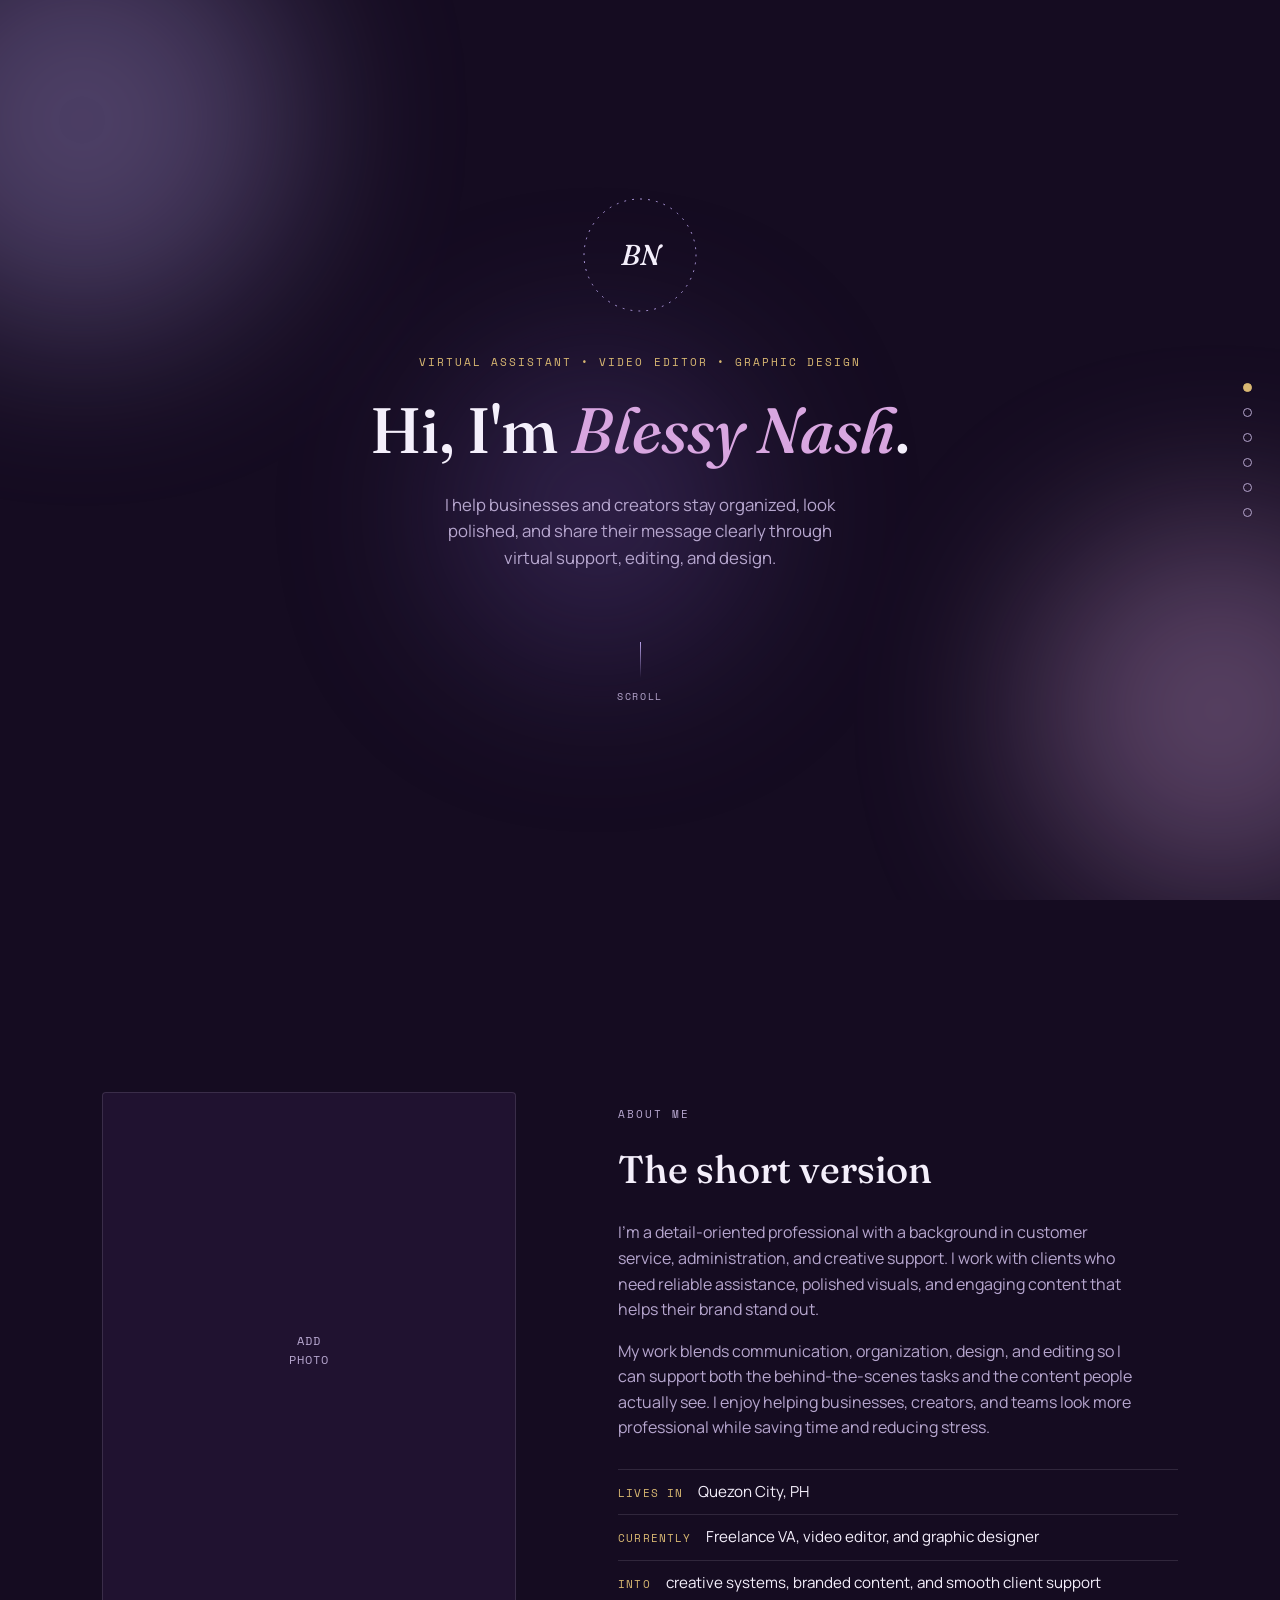
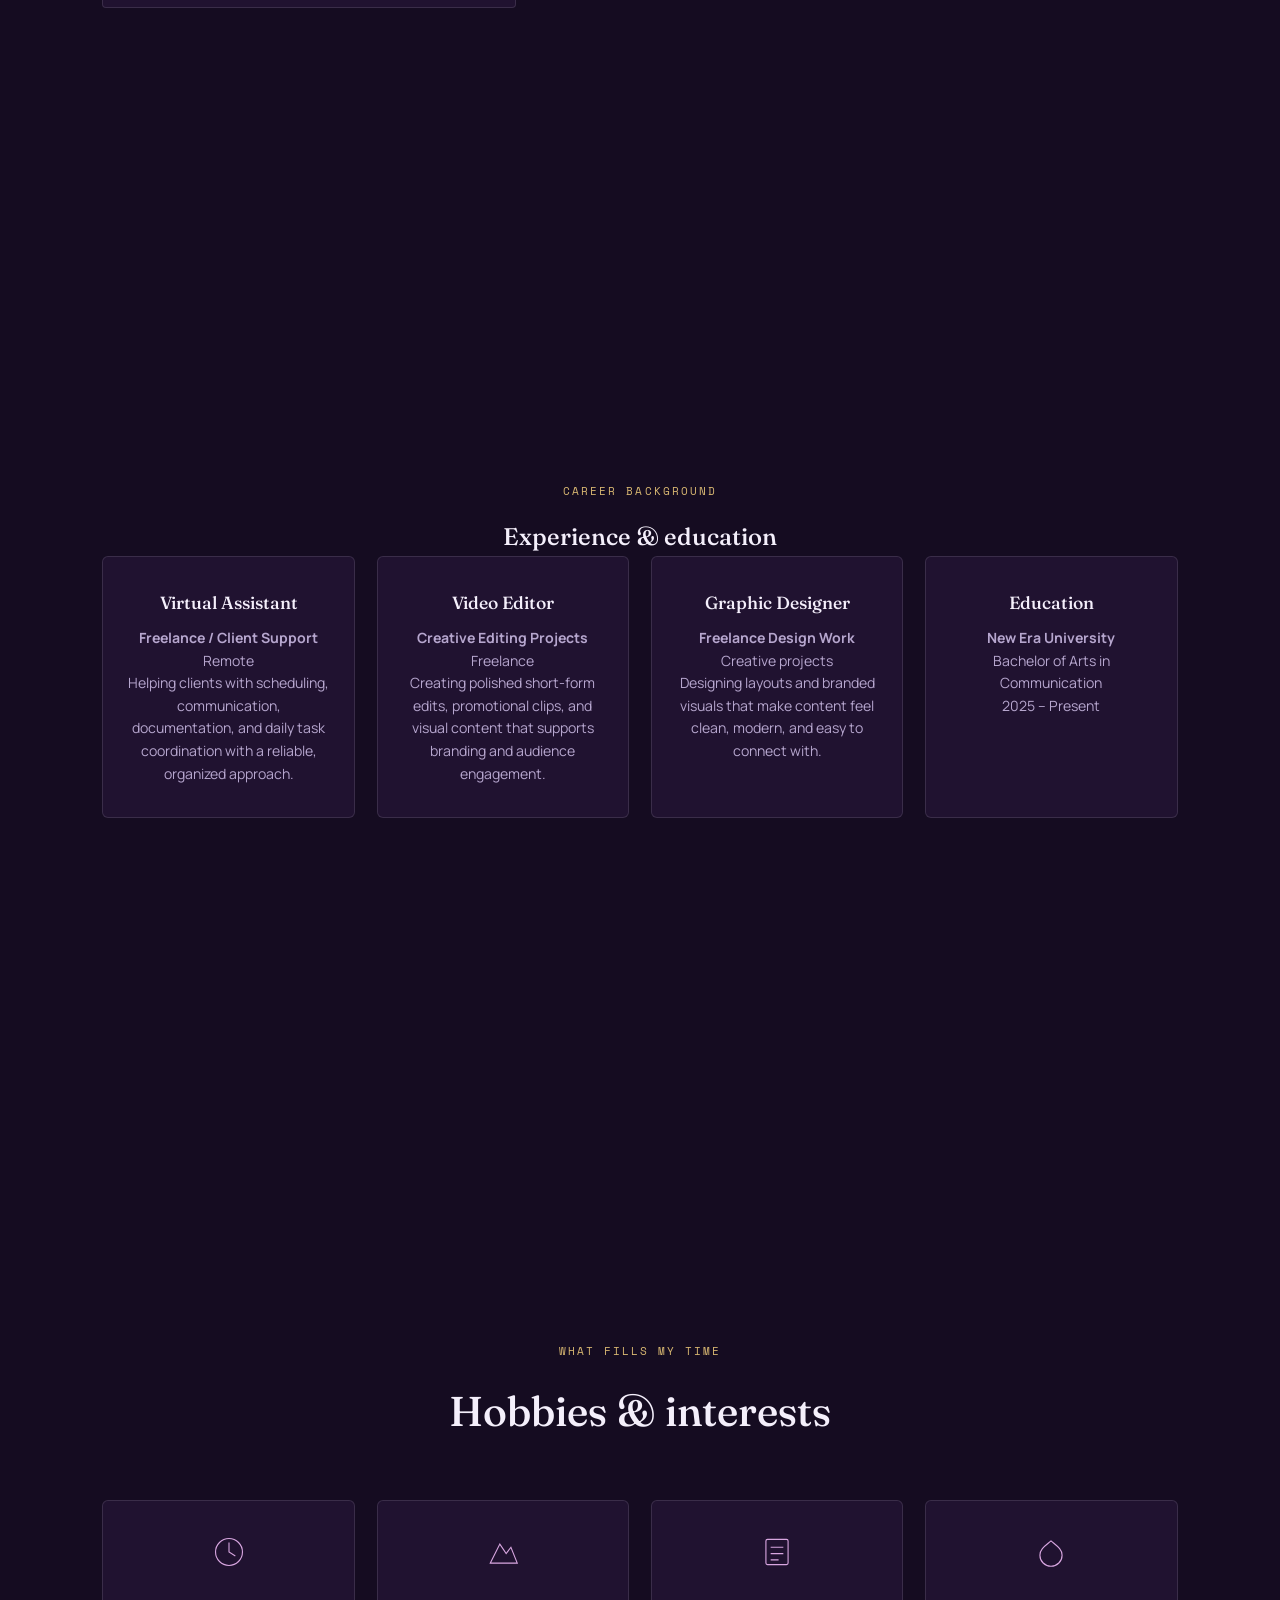
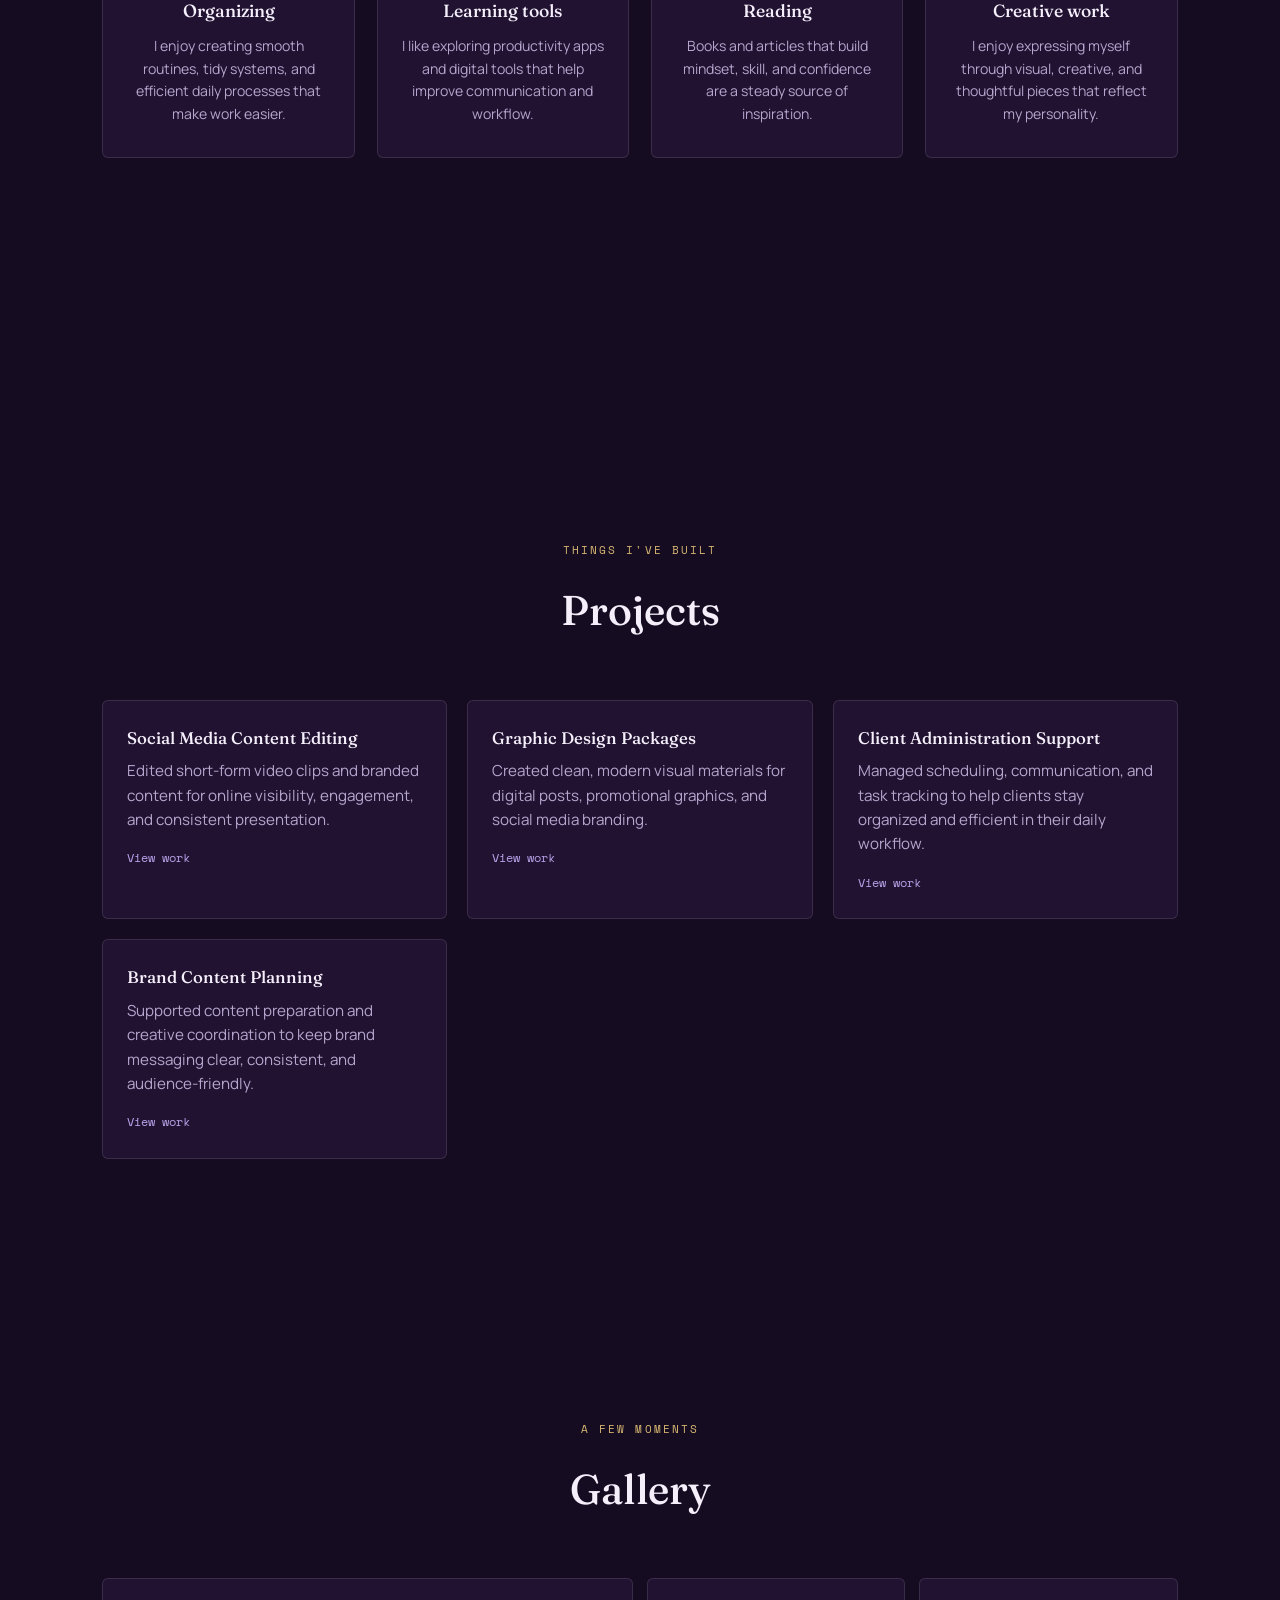
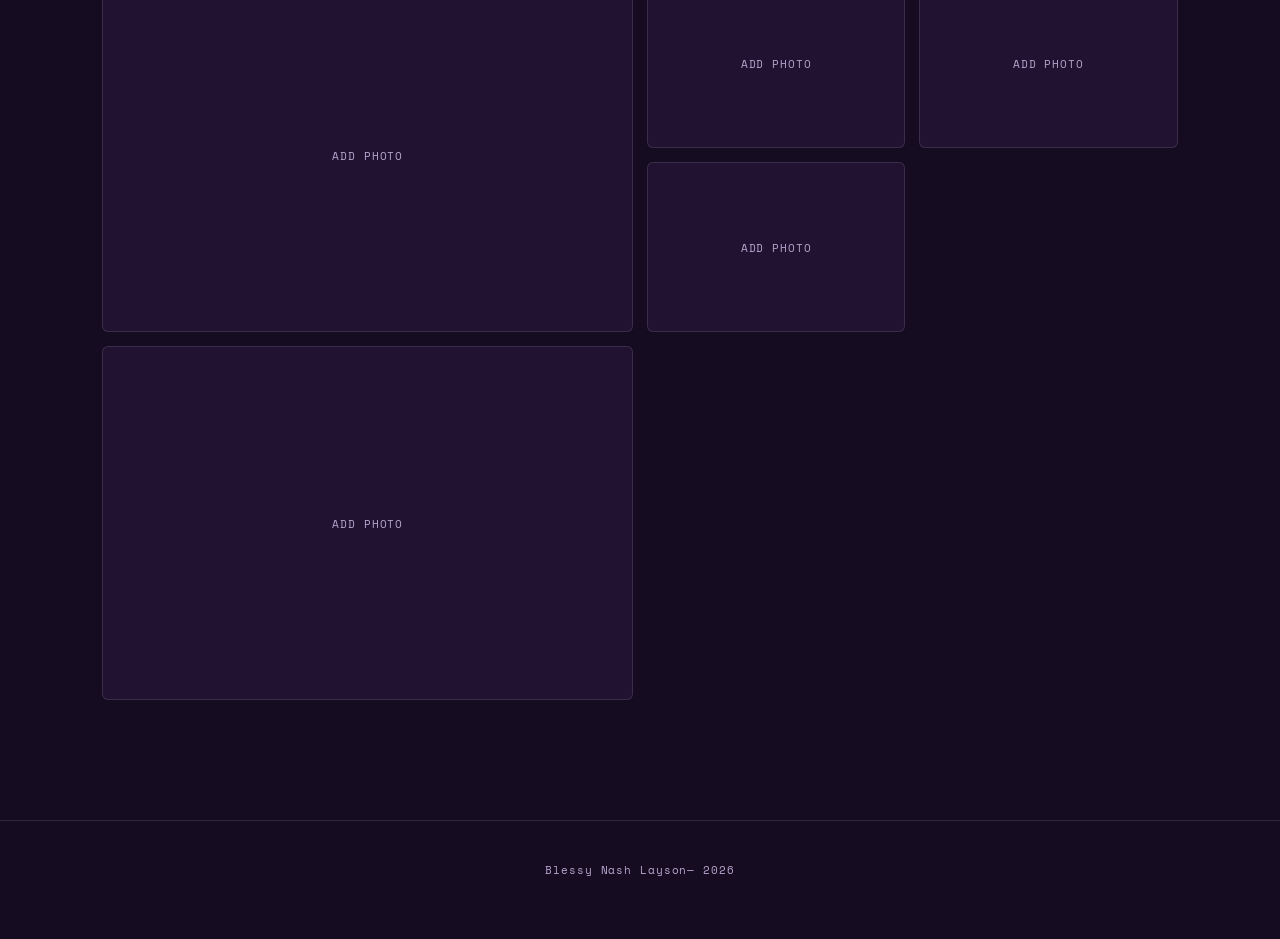
==== docs/index.html @ b6973810 "add" ====
<!DOCTYPE html>
<html lang="en">
<head>
<meta charset="UTF-8">
<meta name="viewport" content="width=device-width, initial-scale=1.0">
<title>Get to Know Me</title>
<link rel="preconnect" href="https://fonts.googleapis.com">
<link rel="preconnect" href="https://fonts.gstatic.com" crossorigin>
<link href="https://fonts.googleapis.com/css2?family=Fraunces:ital,opsz,wght@0,9..144,300;0,9..144,500;0,9..144,600;1,9..144,400;1,9..144,500&family=Manrope:wght@400;500;600;700&family=Space+Mono&display=swap" rel="stylesheet">
<link rel="stylesheet" href="style.css">
</head>
<body>

<div class="aurora" aria-hidden="true">
  <span class="blob blob-1"></span>
  <span class="blob blob-2"></span>
  <span class="blob blob-3"></span>
</div>

<nav class="dotnav" aria-label="Section navigation">
  <a href="#hero" class="dot active" data-label="Hello"></a>
  <a href="#about" class="dot" data-label="About"></a>
  <a href="#experience" class="dot" data-label="Experience"></a>
  <a href="#hobbies" class="dot" data-label="Hobbies"></a>
  <a href="#projects" class="dot" data-label="Projects"></a>
  <a href="#gallery" class="dot" data-label="Gallery"></a>
</nav>

<!-- ============ HERO ============ -->
<section id="hero" class="section hero">
  <div class="seal">
    <svg viewBox="0 0 120 120" class="seal-ring" aria-hidden="true">
      <circle cx="60" cy="60" r="56" fill="none" stroke="currentColor" stroke-width="1" stroke-dasharray="1 7" stroke-linecap="round"/>
    </svg>
    <span class="seal-initials">BN</span>
  </div>

  <p class="eyebrow">virtual assistant • video editor • graphic design</p>
  <h1 class="hero-title">Hi, I'm <em>Blessy&nbsp;Nash</em>.</h1>
  <p class="hero-sub">I help businesses and creators stay organized, look polished, and share their message clearly through virtual support, editing, and design.</p>

  <a href="#about" class="scroll-cue" aria-label="Scroll to About section">
    <span></span>
    <small>scroll</small>
  </a>
</section>

<!-- ============ ABOUT ============ -->
<section id="about" class="section about">
  <div class="about-grid">
    <div class="about-portrait">
      <div class="portrait-frame">
        <img src="images/portrait.jpg" alt="Blessy Nash Layson" onerror="this.style.display='none'; this.parentElement.classList.add('empty')">
        <span class="portrait-placeholder">add<br>photo</span>
      </div>
    </div>
    <div class="about-copy">
      <p class="eyebrow">about me</p>
      <h2>The short version</h2>
      <p>
        I’m a detail-oriented professional with a background in customer service, administration, and creative support. I work with clients who need reliable assistance, polished visuals, and engaging content that helps their brand stand out.
      </p>
      <p>
        My work blends communication, organization, design, and editing so I can support both the behind-the-scenes tasks and the content people actually see. I enjoy helping businesses, creators, and teams look more professional while saving time and reducing stress.
      </p>
      <ul class="fact-list">
        <li><span>lives in</span> Quezon City, PH</li>
        <li><span>currently</span> Freelance VA, video editor, and graphic designer</li>
        <li><span>into</span> creative systems, branded content, and smooth client support</li>
      </ul>
    </div>
  </div>
</section>

<!-- ============ EXPERIENCE ============ -->
<section id="experience" class="section experience">
  <p class="eyebrow center">career background</p>
  <h2 class="center">Experience &amp; education</h2>

  <div class="hobby-grid">
    <article class="hobby-card">
      <h3>Virtual Assistant</h3>
      <p><strong>Freelance / Client Support</strong><br>Remote</p>
      <p>Helping clients with scheduling, communication, documentation, and daily task coordination with a reliable, organized approach.</p>
    </article>
    <article class="hobby-card">
      <h3>Video Editor</h3>
      <p><strong>Creative Editing Projects</strong><br>Freelance</p>
      <p>Creating polished short-form edits, promotional clips, and visual content that supports branding and audience engagement.</p>
    </article>
    <article class="hobby-card">
      <h3>Graphic Designer</h3>
      <p><strong>Freelance Design Work</strong><br>Creative projects</p>
      <p>Designing layouts and branded visuals that make content feel clean, modern, and easy to connect with.</p>
    </article>
    <article class="hobby-card">
      <h3>Education</h3>
      <p><strong>New Era University</strong><br>Bachelor of Arts in Communication<br>2025 – Present</p>
    </article>
  </div>
</section>

<!-- ============ HOBBIES ============ -->
<section id="hobbies" class="section hobbies">
  <p class="eyebrow center">what fills my time</p>
  <h2 class="center">Hobbies &amp; interests</h2>

  <div class="hobby-grid">
    <article class="hobby-card">
      <svg class="hobby-icon" viewBox="0 0 48 48" fill="none" stroke="currentColor" stroke-width="1.4"><circle cx="24" cy="24" r="17"/><path d="M24 12v12l8 5"/></svg>
      <h3>Organizing</h3>
      <p>I enjoy creating smooth routines, tidy systems, and efficient daily processes that make work easier.</p>
    </article>
    <article class="hobby-card">
      <svg class="hobby-icon" viewBox="0 0 48 48" fill="none" stroke="currentColor" stroke-width="1.4"><path d="M8 38 20 14l8 12 6-8 8 20z"/></svg>
      <h3>Learning tools</h3>
      <p>I like exploring productivity apps and digital tools that help improve communication and workflow.</p>
    </article>
    <article class="hobby-card">
      <svg class="hobby-icon" viewBox="0 0 48 48" fill="none" stroke="currentColor" stroke-width="1.4"><rect x="10" y="8" width="28" height="32" rx="2"/><path d="M16 18h16M16 26h16M16 34h10"/></svg>
      <h3>Reading</h3>
      <p>Books and articles that build mindset, skill, and confidence are a steady source of inspiration.</p>
    </article>
    <article class="hobby-card">
      <svg class="hobby-icon" viewBox="0 0 48 48" fill="none" stroke="currentColor" stroke-width="1.4"><path d="M24 10c-7 6-14 10-14 18a14 14 0 0 0 28 0c0-8-7-12-14-18Z"/></svg>
      <h3>Creative work</h3>
      <p>I enjoy expressing myself through visual, creative, and thoughtful pieces that reflect my personality.</p>
    </article>
  </div>
</section>

<!-- ============ PROJECTS ============ -->
<section id="projects" class="section projects">
  <p class="eyebrow center">things i've built</p>
  <h2 class="center">Projects</h2>

  <div class="projects-grid" id="projectsGrid">
    <!-- Project cards will be rendered here. Add project objects in script.js -->
  </div>
</section>


<!-- ============ GALLERY ============ -->
<section id="gallery" class="section gallery">
  <p class="eyebrow center">a few moments</p>
  <h2 class="center">Gallery</h2>

  <div class="gallery-grid" id="galleryGrid">
    <div class="gallery-item span-2"><img src="images/photo1.jpg" alt="Add a photo" onerror="this.parentElement.classList.add('empty')"></div>
    <div class="gallery-item"><img src="images/photo2.jpg" alt="Add a photo" onerror="this.parentElement.classList.add('empty')"></div>
    <div class="gallery-item"><img src="images/photo3.jpg" alt="Add a photo" onerror="this.parentElement.classList.add('empty')"></div>
    <div class="gallery-item"><img src="images/photo4.jpg" alt="Add a photo" onerror="this.parentElement.classList.add('empty')"></div>
    <div class="gallery-item span-2"><img src="images/photo5.jpg" alt="Add a photo" onerror="this.parentElement.classList.add('empty')"></div>
  </div>
</section>

<!-- ============ LIGHTBOX ============ -->
<div class="lightbox" id="lightbox" aria-hidden="true">
  <button class="lightbox-close" id="lightboxClose" aria-label="Close image">&times;</button>
  <img id="lightboxImg" src="" alt="">
</div>

<footer class="footer">
  <p>Blessy Nash Layson&mdash; <span id="year"></span></p>
</footer>

<script src="script.js"></script>
</body>
</html>
---- docs/style.css ----
/* ============ TOKENS ============ */
:root {
  --bg-deep: #150c21;
  --bg-panel: #201230;
  --bg-panel-2: #2a1840;
  --accent-lavender: #b7a1e8;
  --accent-rose: #d8a6e0;
  --text-cream: #f4effb;
  --text-muted: #b6a6ce;
  --gold: #d9b872;
  --line: rgba(244, 239, 251, 0.12);

  --font-display: "Fraunces", serif;
  --font-body: "Manrope", sans-serif;
  --font-mono: "Space Mono", monospace;
}

* {
  box-sizing: border-box;
  margin: 0;
  padding: 0;
}
html {
  scroll-behavior: smooth;
}

@media (prefers-reduced-motion: reduce) {
  html {
    scroll-behavior: auto;
  }
  * {
    animation-duration: 0.001ms !important;
    animation-iteration-count: 1 !important;
    transition-duration: 0.001ms !important;
  }
}

body {
  background: var(--bg-deep);
  color: var(--text-cream);
  font-family: var(--font-body);
  line-height: 1.6;
  overflow-x: hidden;
}

::selection {
  background: var(--accent-rose);
  color: var(--bg-deep);
}

a {
  color: inherit;
  text-decoration: none;
}
:focus-visible {
  outline: 2px solid var(--gold);
  outline-offset: 3px;
}

/* ============ AURORA BACKGROUND ============ */
.aurora {
  position: fixed;
  inset: 0;
  z-index: 0;
  overflow: hidden;
  pointer-events: none;
}
.blob {
  position: absolute;
  border-radius: 50%;
  filter: blur(90px);
  opacity: 0.35;
  animation: drift 26s ease-in-out infinite;
}
.blob-1 {
  width: 420px;
  height: 420px;
  background: var(--accent-lavender);
  top: -10%;
  left: -10%;
}
.blob-2 {
  width: 380px;
  height: 380px;
  background: var(--accent-rose);
  bottom: 0;
  right: -10%;
  animation-delay: -8s;
}
.blob-3 {
  width: 300px;
  height: 300px;
  background: #6b4fa0;
  top: 40%;
  left: 35%;
  animation-delay: -16s;
}

@keyframes drift {
  0%,
  100% {
    transform: translate(0, 0) scale(1);
  }
  33% {
    transform: translate(40px, -30px) scale(1.08);
  }
  66% {
    transform: translate(-30px, 25px) scale(0.95);
  }
}

/* ============ DOT NAV ============ */
.dotnav {
  position: fixed;
  right: 28px;
  top: 50%;
  transform: translateY(-50%);
  display: flex;
  flex-direction: column;
  gap: 16px;
  z-index: 50;
}
.dot {
  width: 9px;
  height: 9px;
  border-radius: 50%;
  background: transparent;
  border: 1.5px solid var(--text-muted);
  position: relative;
  transition:
    background 0.25s,
    border-color 0.25s;
}
.dot::after {
  content: attr(data-label);
  position: absolute;
  right: 20px;
  top: 50%;
  transform: translateY(-50%);
  font-family: var(--font-mono);
  font-size: 0.65rem;
  letter-spacing: 0.06em;
  color: var(--text-muted);
  white-space: nowrap;
  opacity: 0;
  transition: opacity 0.2s;
  pointer-events: none;
}
.dot:hover::after {
  opacity: 1;
}
.dot.active {
  background: var(--gold);
  border-color: var(--gold);
}

@media (max-width: 720px) {
  .dotnav {
    display: none;
  }
}

/* ============ SHARED SECTION LAYOUT ============ */
.section {
  position: relative;
  z-index: 1;
  min-height: 100vh;
  padding: 120px 8vw;
  display: flex;
  flex-direction: column;
  justify-content: center;
}

.eyebrow {
  font-family: var(--font-mono);
  font-size: 0.7rem;
  letter-spacing: 0.18em;
  text-transform: uppercase;
  color: var(--gold);
  margin-bottom: 18px;
}
.eyebrow.center {
  text-align: center;
}

h1,
h2,
h3 {
  font-family: var(--font-display);
  font-weight: 500;
}

.center {
  text-align: center;
}

/* ============ HERO ============ */
.hero {
  align-items: center;
  text-align: center;
  gap: 6px;
}

.seal {
  position: relative;
  width: 120px;
  height: 120px;
  display: flex;
  align-items: center;
  justify-content: center;
  margin-bottom: 32px;
  color: var(--accent-lavender);
}
.seal-ring {
  position: absolute;
  inset: 0;
  width: 100%;
  height: 100%;
  animation: spin 40s linear infinite;
}
@keyframes spin {
  to {
    transform: rotate(360deg);
  }
}
.seal-initials {
  font-family: var(--font-display);
  font-style: italic;
  font-weight: 500;
  font-size: 1.8rem;
  color: var(--text-cream);
}

.hero-title {
  font-size: clamp(2.2rem, 6vw, 4rem);
  line-height: 1.1;
  max-width: 16ch;
}
.hero-title em {
  color: var(--accent-rose);
  font-style: italic;
}

.hero-sub {
  margin-top: 20px;
  max-width: 42ch;
  color: var(--text-muted);
  font-size: 1.05rem;
}

.scroll-cue {
  margin-top: 64px;
  display: flex;
  flex-direction: column;
  align-items: center;
  gap: 10px;
  color: var(--text-muted);
}
.scroll-cue span {
  width: 1px;
  height: 36px;
  background: linear-gradient(var(--accent-lavender), transparent);
  animation: pulse 2s ease-in-out infinite;
}
.scroll-cue small {
  font-family: var(--font-mono);
  font-size: 0.65rem;
  letter-spacing: 0.15em;
  text-transform: uppercase;
}
@keyframes pulse {
  0%,
  100% {
    opacity: 0.3;
  }
  50% {
    opacity: 1;
  }
}

/* ============ ABOUT ============ */
.about-grid {
  display: grid;
  grid-template-columns: 0.85fr 1.15fr;
  gap: 8vw;
  align-items: center;
  max-width: 1100px;
  margin: 0 auto;
  width: 100%;
}

.portrait-frame {
  position: relative;
  aspect-ratio: 4/5;
  border-radius: 4px;
  border: 1px solid var(--line);
  overflow: hidden;
  background: var(--bg-panel);
  display: flex;
  align-items: center;
  justify-content: center;
}
.portrait-frame img {
  width: 100%;
  height: 100%;
  object-fit: cover;
}
.portrait-placeholder {
  display: none;
  font-family: var(--font-mono);
  font-size: 0.75rem;
  letter-spacing: 0.1em;
  text-transform: uppercase;
  color: var(--text-muted);
  text-align: center;
}
.portrait-frame.empty img {
  display: none;
}
.portrait-frame.empty .portrait-placeholder {
  display: block;
}

.about-copy h2 {
  font-size: clamp(1.6rem, 3.5vw, 2.4rem);
  margin-bottom: 20px;
}
.about-copy p {
  color: var(--text-muted);
  margin-bottom: 16px;
  max-width: 52ch;
}

.fact-list {
  list-style: none;
  margin-top: 28px;
  display: flex;
  flex-direction: column;
  gap: 10px;
}
.fact-list li {
  font-size: 0.95rem;
  color: var(--text-cream);
  border-top: 1px solid var(--line);
  padding-top: 10px;
}
.fact-list li span {
  font-family: var(--font-mono);
  font-size: 0.7rem;
  text-transform: uppercase;
  letter-spacing: 0.1em;
  color: var(--gold);
  margin-right: 12px;
}

@media (max-width: 820px) {
  .about-grid {
    grid-template-columns: 1fr;
    gap: 40px;
  }
  .portrait-frame {
    max-width: 280px;
    margin: 0 auto;
  }
}

/* ============ HOBBIES ============ */
.hobbies h2 {
  font-size: clamp(1.8rem, 4vw, 2.6rem);
  margin-bottom: 56px;
}

.hobby-grid {
  display: grid;
  grid-template-columns: repeat(4, 1fr);
  gap: 22px;
  max-width: 1100px;
  margin: 0 auto;
  width: 100%;
}
.hobby-card {
  background: var(--bg-panel);
  border: 1px solid var(--line);
  border-radius: 6px;
  padding: 32px 22px;
  text-align: center;
  transition:
    transform 0.25s,
    border-color 0.25s,
    background 0.25s;
}
.hobby-card:hover {
  transform: translateY(-6px);
  border-color: var(--accent-lavender);
  background: var(--bg-panel-2);
}
.hobby-icon {
  width: 38px;
  height: 38px;
  color: var(--accent-rose);
  margin-bottom: 18px;
}
.hobby-card h3 {
  font-size: 1.1rem;
  margin-bottom: 10px;
}
.hobby-card p {
  font-size: 0.88rem;
  color: var(--text-muted);
}

@media (max-width: 820px) {
  .hobby-grid {
    grid-template-columns: 1fr 1fr;
  }
}
@media (max-width: 520px) {
  .hobby-grid {
    grid-template-columns: 1fr;
  }
}

/* ============ GALLERY ============ */
.gallery h2 {
  font-size: clamp(1.8rem, 4vw, 2.6rem);
  margin-bottom: 56px;
}

.gallery-grid {
  display: grid;
  grid-template-columns: repeat(4, 1fr);
  grid-auto-rows: 170px;
  gap: 14px;
  max-width: 1100px;
  margin: 0 auto;
  width: 100%;
}
.gallery-item {
  position: relative;
  border-radius: 6px;
  overflow: hidden;
  border: 1px solid var(--line);
  background: var(--bg-panel);
  cursor: pointer;
}
.gallery-item.span-2 {
  grid-column: span 2;
  grid-row: span 2;
}
.gallery-item img {
  width: 100%;
  height: 100%;
  object-fit: cover;
  display: block;
  transition: transform 0.4s;
}
.gallery-item:hover img {
  transform: scale(1.05);
}
.gallery-item::after {
  content: "add photo";
  position: absolute;
  inset: 0;
  display: none;
  align-items: center;
  justify-content: center;
  font-family: var(--font-mono);
  font-size: 0.7rem;
  letter-spacing: 0.08em;
  text-transform: uppercase;
  color: var(--text-muted);
}
.gallery-item.empty img {
  display: none;
}
.gallery-item.empty::after {
  display: flex;
}

@media (max-width: 820px) {
  .gallery-grid {
    grid-template-columns: repeat(2, 1fr);
    grid-auto-rows: 150px;
  }
  .gallery-item.span-2 {
    grid-column: span 2;
    grid-row: span 1;
  }
}

/* ============ PROJECTS ============ */
.projects h2 {
  font-size: clamp(1.8rem, 4vw, 2.6rem);
  margin-bottom: 56px;
}

.projects-grid {
  display: grid;
  grid-template-columns: repeat(3, 1fr);
  gap: 20px;
  max-width: 1100px;
  margin: 0 auto;
  width: 100%;
}
.project-card {
  background: var(--bg-panel);
  border: 1px solid var(--line);
  border-radius: 6px;
  padding: 24px;
  transition:
    transform 0.2s,
    border-color 0.2s,
    background 0.2s;
}
.project-card:hover {
  transform: translateY(-6px);
  border-color: var(--accent-lavender);
  background: var(--bg-panel-2);
}
.project-card h3 {
  margin-bottom: 8px;
  font-size: 1.05rem;
}
.project-card p {
  color: var(--text-muted);
  font-size: 0.95rem;
  margin-bottom: 12px;
}
.project-card a {
  font-family: var(--font-mono);
  font-size: 0.75rem;
  color: var(--accent-lavender);
}

@media (max-width: 900px) {
  .projects-grid {
    grid-template-columns: repeat(2, 1fr);
  }
}
@media (max-width: 520px) {
  .projects-grid {
    grid-template-columns: 1fr;
  }
}

/* ============ LIGHTBOX ============ */
.lightbox {
  position: fixed;
  inset: 0;
  background: rgba(10, 6, 16, 0.92);
  display: none;
  align-items: center;
  justify-content: center;
  z-index: 100;
  padding: 6vw;
}
.lightbox.active {
  display: flex;
}
.lightbox img {
  max-width: 100%;
  max-height: 90vh;
  border-radius: 6px;
}
.lightbox-close {
  position: absolute;
  top: 24px;
  right: 28px;
  background: none;
  border: none;
  color: var(--text-cream);
  font-size: 2rem;
  cursor: pointer;
  line-height: 1;
}

/* ============ FOOTER ============ */
.footer {
  position: relative;
  z-index: 1;
  text-align: center;
  padding: 40px 8vw 60px;
  font-family: var(--font-mono);
  font-size: 0.7rem;
  letter-spacing: 0.08em;
  color: var(--text-muted);
  border-top: 1px solid var(--line);
}
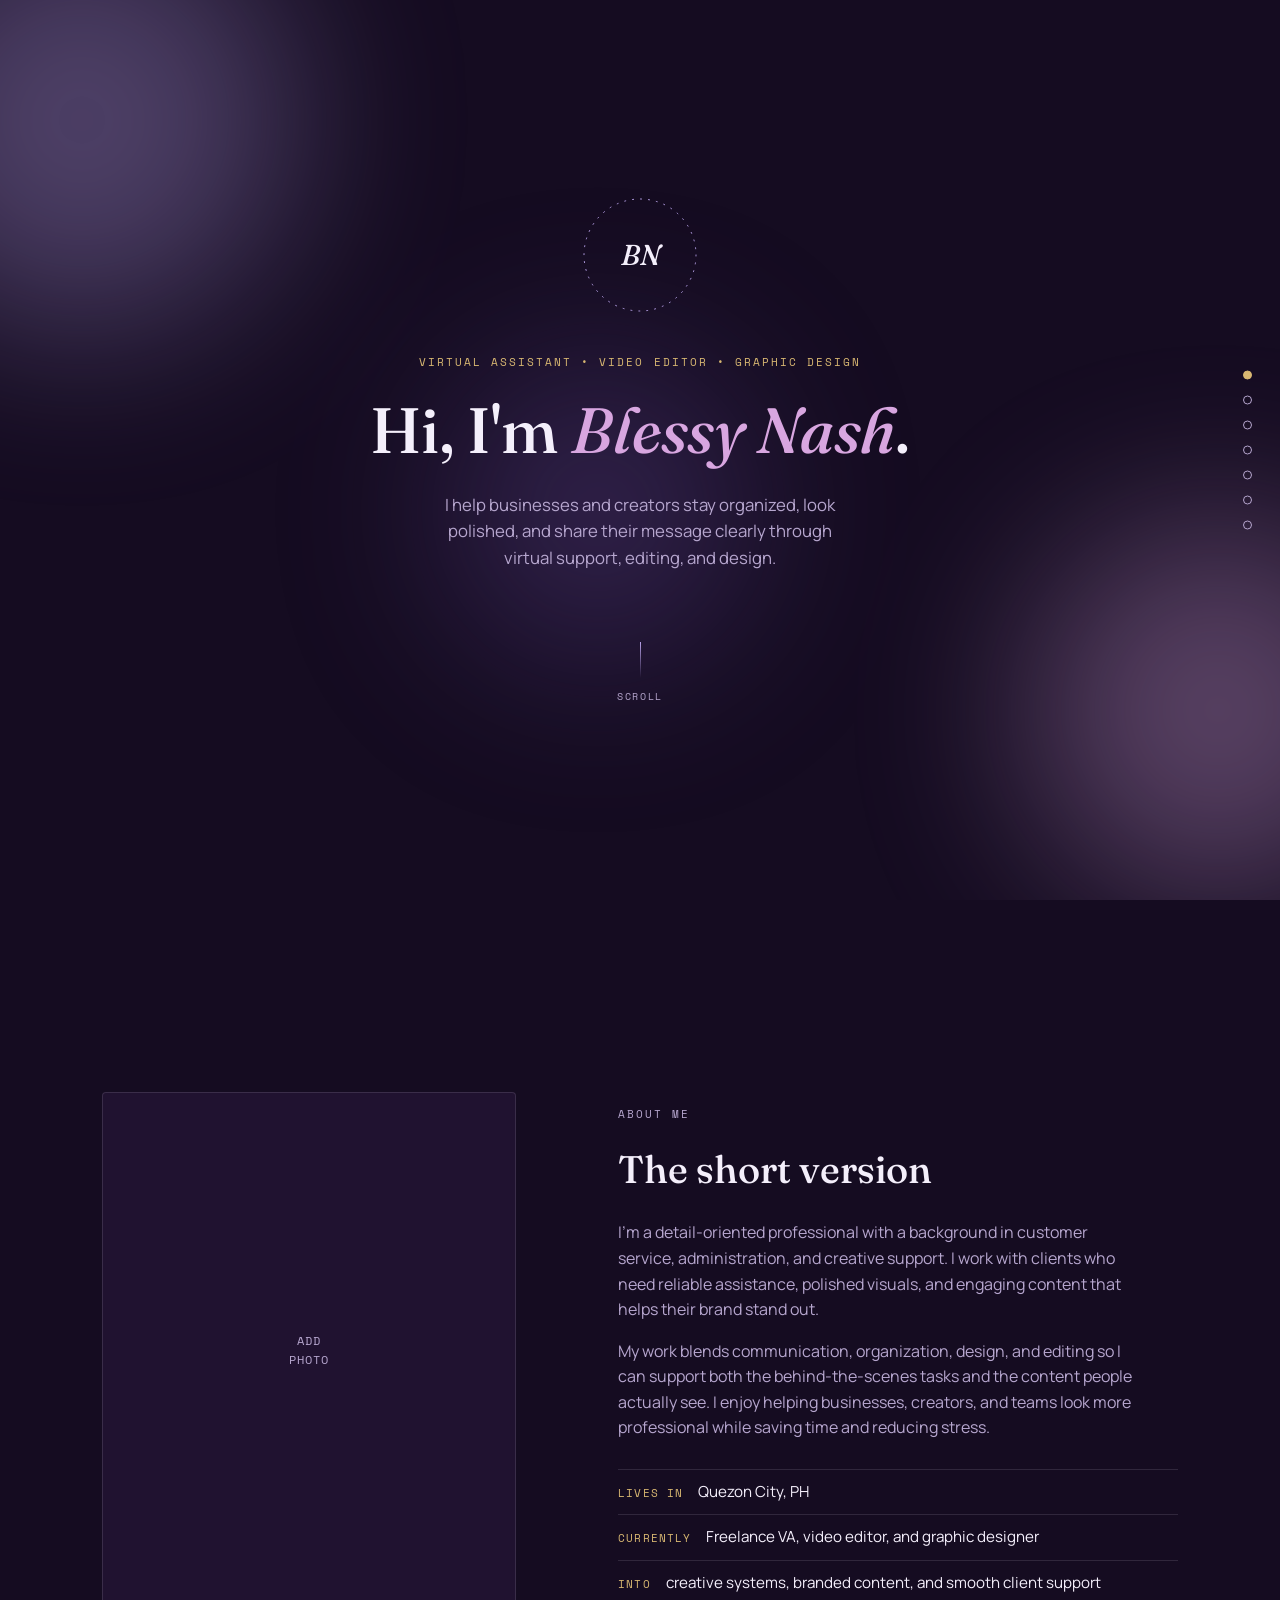
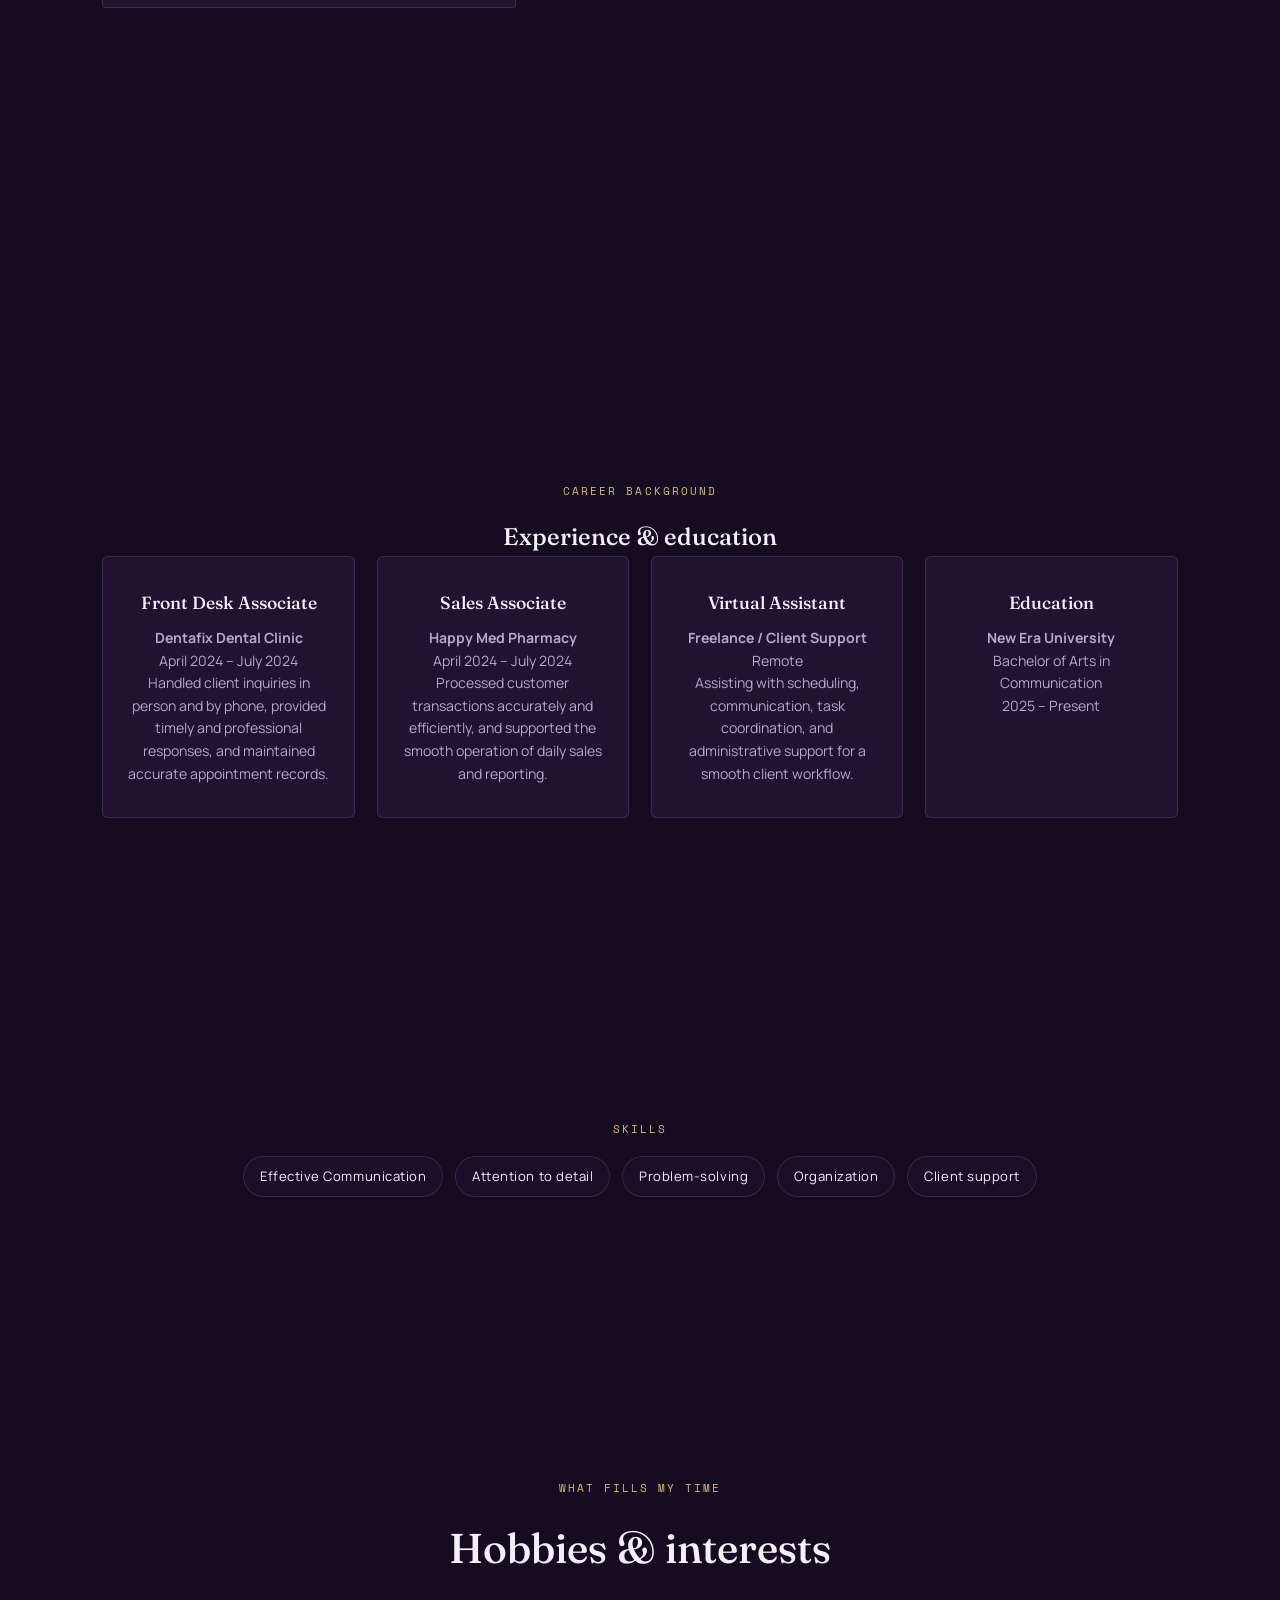
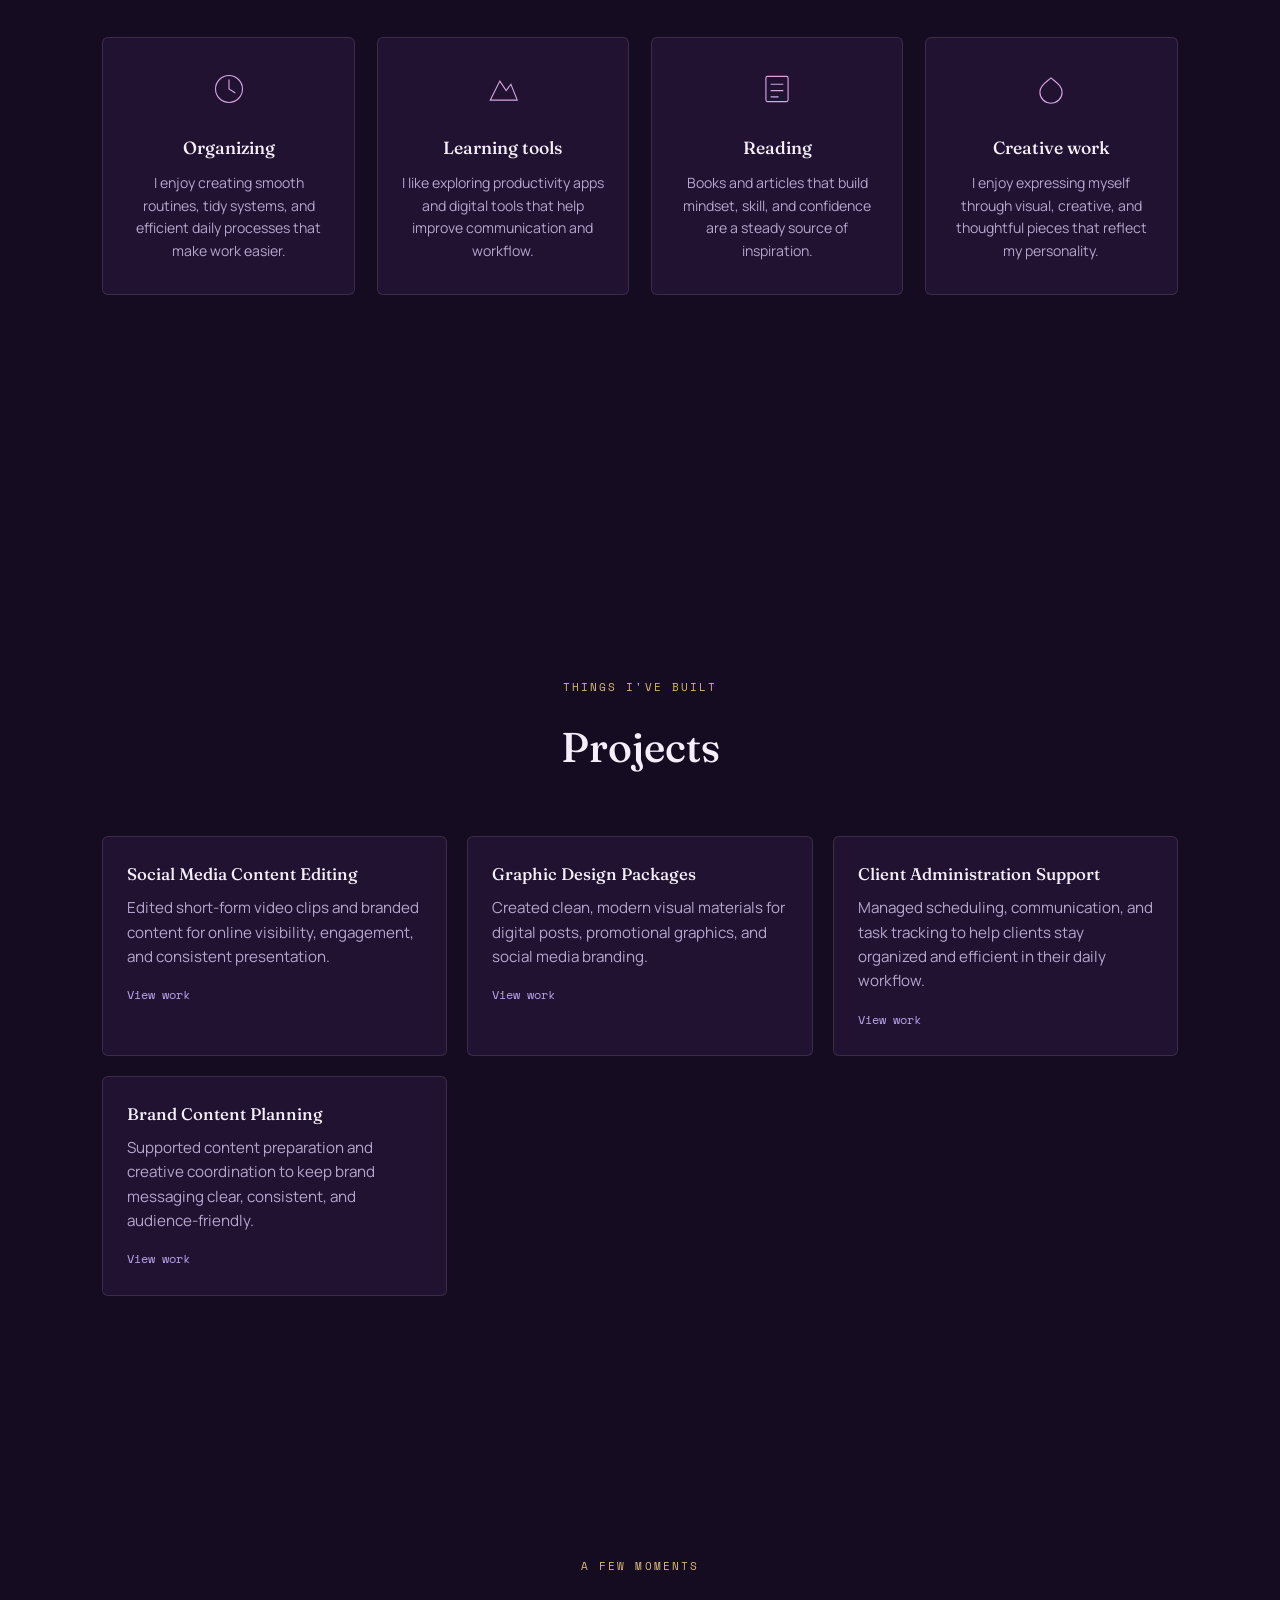
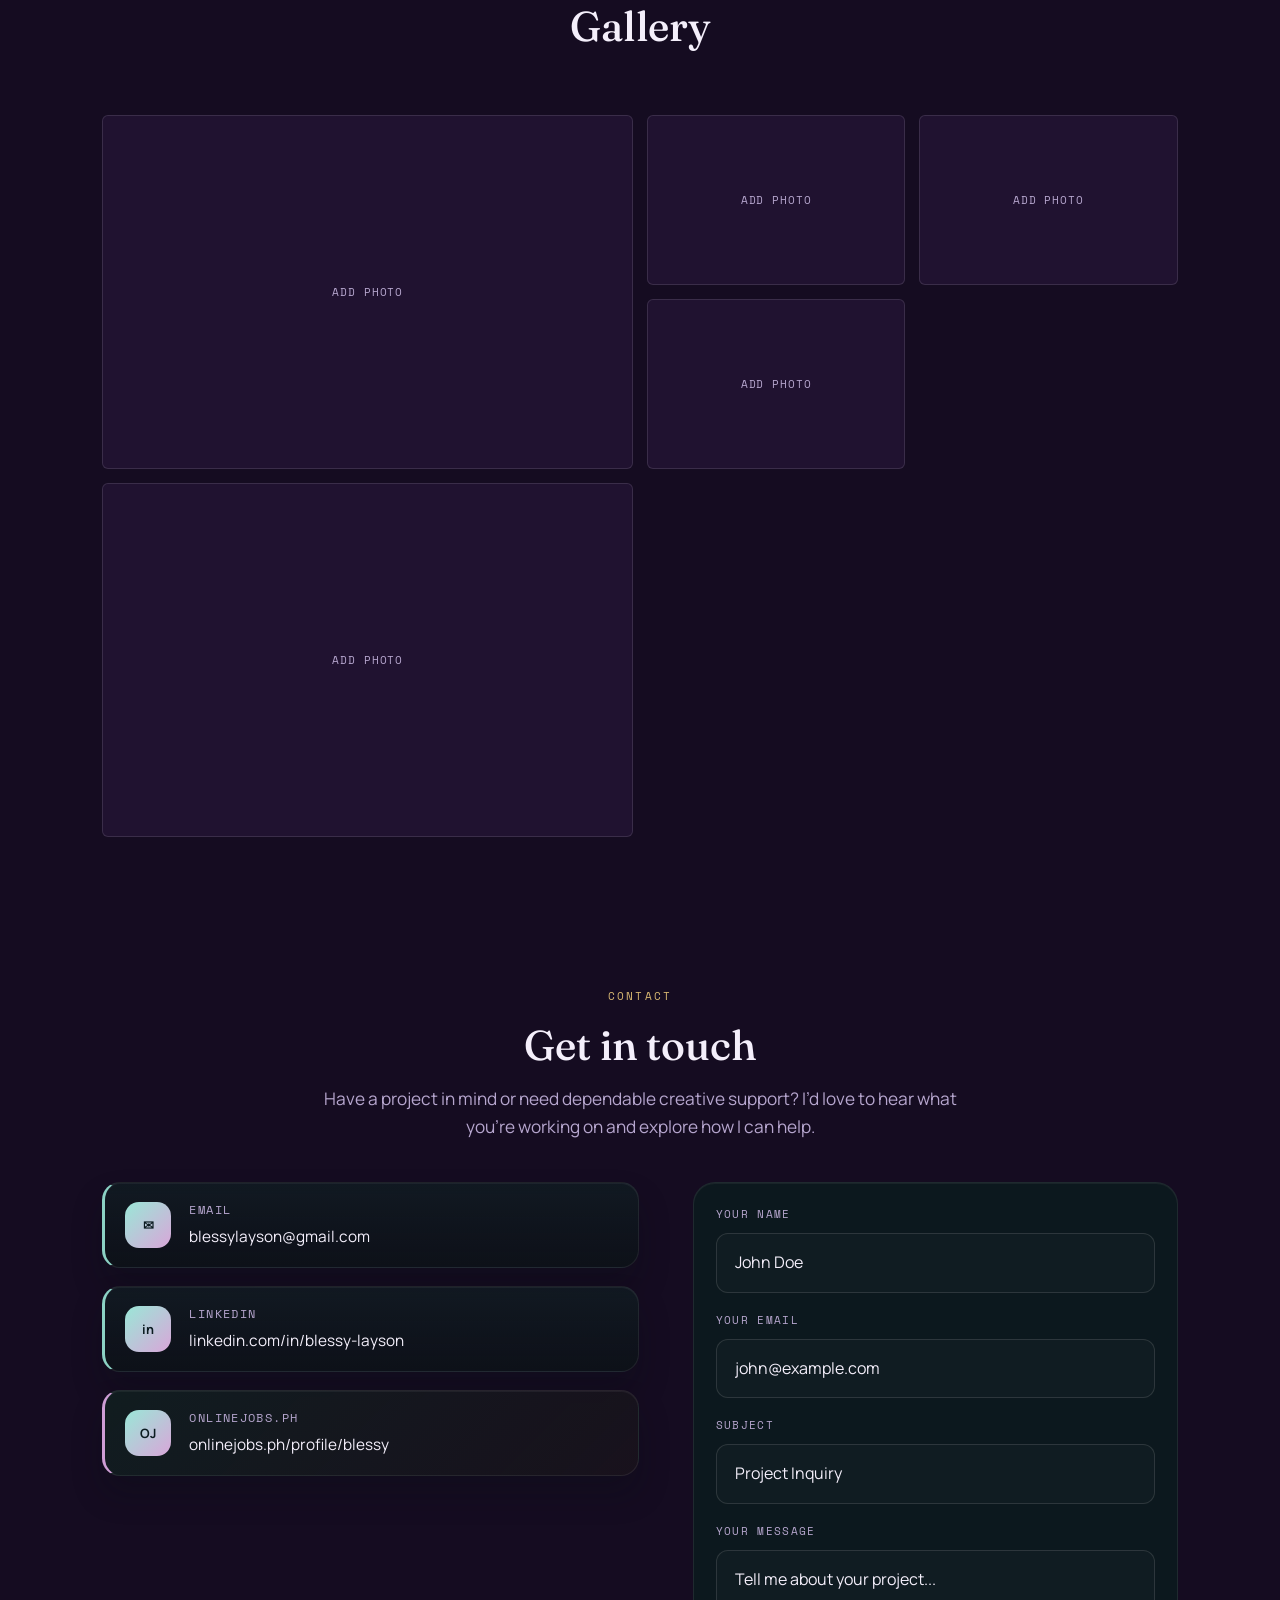
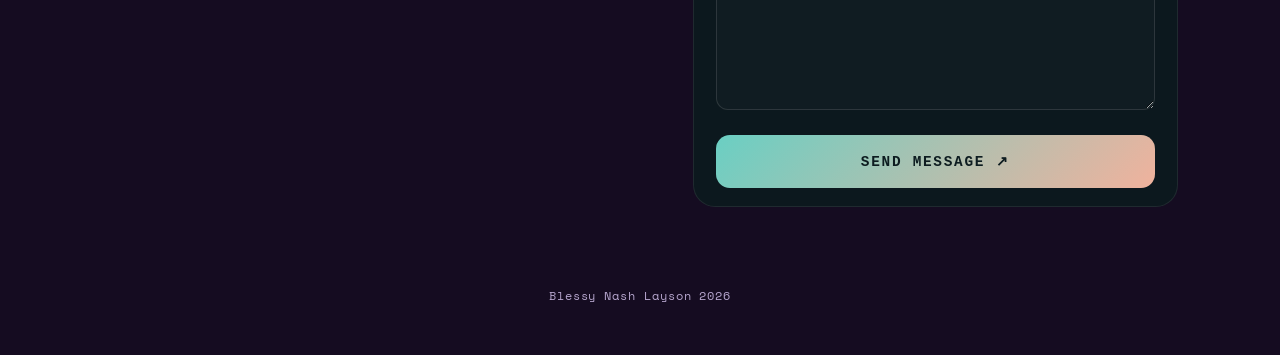
==== commit 96a9eea3: "Add favicon, update homepage title, and enhance contact section with new layout and styles" ====
--- a/docs/index.html
+++ b/docs/index.html
@@ -3,7 +3,8 @@
 <head>
 <meta charset="UTF-8">
 <meta name="viewport" content="width=device-width, initial-scale=1.0">
-<title>Get to Know Me</title>
+<title>Blessy Nash Layson</title>
+<link rel="icon" type="image/svg+xml" href="favicon.svg">
 <link rel="preconnect" href="https://fonts.googleapis.com">
 <link rel="preconnect" href="https://fonts.gstatic.com" crossorigin>
 <link href="https://fonts.googleapis.com/css2?family=Fraunces:ital,opsz,wght@0,9..144,300;0,9..144,500;0,9..144,600;1,9..144,400;1,9..144,500&family=Manrope:wght@400;500;600;700&family=Space+Mono&display=swap" rel="stylesheet">
@@ -24,6 +25,7 @@
   <a href="#hobbies" class="dot" data-label="Hobbies"></a>
   <a href="#projects" class="dot" data-label="Projects"></a>
   <a href="#gallery" class="dot" data-label="Gallery"></a>
+  <a href="#contact" class="dot" data-label="Contact"></a>
 </nav>
 
 <!-- ============ HERO ============ -->
@@ -79,24 +81,35 @@
 
   <div class="hobby-grid">
     <article class="hobby-card">
+      <h3>Front Desk Associate</h3>
+      <p><strong>Dentafix Dental Clinic</strong><br>April 2024 – July 2024</p>
+      <p>Handled client inquiries in person and by phone, provided timely and professional responses, and maintained accurate appointment records.</p>
+    </article>
+    <article class="hobby-card">
+      <h3>Sales Associate</h3>
+      <p><strong>Happy Med Pharmacy</strong><br>April 2024 – July 2024</p>
+      <p>Processed customer transactions accurately and efficiently, and supported the smooth operation of daily sales and reporting.</p>
+    </article>
+    <article class="hobby-card">
       <h3>Virtual Assistant</h3>
       <p><strong>Freelance / Client Support</strong><br>Remote</p>
-      <p>Helping clients with scheduling, communication, documentation, and daily task coordination with a reliable, organized approach.</p>
-    </article>
-    <article class="hobby-card">
-      <h3>Video Editor</h3>
-      <p><strong>Creative Editing Projects</strong><br>Freelance</p>
-      <p>Creating polished short-form edits, promotional clips, and visual content that supports branding and audience engagement.</p>
-    </article>
-    <article class="hobby-card">
-      <h3>Graphic Designer</h3>
-      <p><strong>Freelance Design Work</strong><br>Creative projects</p>
-      <p>Designing layouts and branded visuals that make content feel clean, modern, and easy to connect with.</p>
+      <p>Assisting with scheduling, communication, task coordination, and administrative support for a smooth client workflow.</p>
     </article>
     <article class="hobby-card">
       <h3>Education</h3>
       <p><strong>New Era University</strong><br>Bachelor of Arts in Communication<br>2025 – Present</p>
     </article>
+  </div>
+</section>
+
+<section class="section skills-strip">
+  <p class="eyebrow center">skills</p>
+  <div class="skills-strip-inner">
+    <span>Effective Communication</span>
+    <span>Attention to detail</span>
+    <span>Problem-solving</span>
+    <span>Organization</span>
+    <span>Client support</span>
   </div>
 </section>
 
@@ -160,8 +173,70 @@
   <img id="lightboxImg" src="" alt="">
 </div>
 
+<section class="contact-section" id="contact">
+  <div class="contact-header">
+    <p class="eyebrow center">contact</p>
+    <h2 class="center">Get in touch</h2>
+    <p class="contact-intro">
+      Have a project in mind or need dependable creative support? I’d love to hear what you’re working on and explore how I can help.
+    </p>
+  </div>
+
+  <div class="contact-layout">
+    <div class="contact-copy">
+      <div class="contact-card">
+        <span class="contact-icon">✉</span>
+        <div>
+          <p class="label">EMAIL</p>
+          <a href="mailto:blessylayson@gmail.com">blessylayson@gmail.com</a>
+        </div>
+      </div>
+
+      <div class="contact-card">
+        <span class="contact-icon">in</span>
+        <div>
+          <p class="label">LINKEDIN</p>
+          <a href="https://linkedin.com/in/blessy-layson" target="_blank" rel="noreferrer">linkedin.com/in/blessy-layson</a>
+        </div>
+      </div>
+
+      <div class="contact-card contact-card-highlight">
+        <span class="contact-icon">OJ</span>
+        <div>
+          <p class="label">ONLINEJOBS.PH</p>
+          <a href="https://www.onlinejobs.ph/" target="_blank" rel="noreferrer">onlinejobs.ph/profile/blessy</a>
+        </div>
+      </div>
+    </div>
+
+    <form class="contact-form" action="#" method="post">
+      <label>
+        <span>YOUR NAME</span>
+        <input type="text" name="name" value="John Doe" aria-label="Your Name">
+      </label>
+
+      <label>
+        <span>YOUR EMAIL</span>
+        <input type="email" name="email" value="john@example.com" aria-label="Your Email">
+      </label>
+
+      <label>
+        <span>SUBJECT</span>
+        <input type="text" name="subject" value="Project Inquiry" aria-label="Subject">
+      </label>
+
+      <label>
+        <span>YOUR MESSAGE</span>
+        <textarea name="message" aria-label="Your Message">Tell me about your project...</textarea>
+      </label>
+
+      <button type="submit">SEND MESSAGE ↗</button>
+    </form>
+  </div>
+</section>
+
 <footer class="footer">
-  <p>Blessy Nash Layson&mdash; <span id="year"></span></p>
+  <p class="copyright">Blessy Nash Layson <span id="year"></span></p>
 </footer>
 
 <script src="script.js"></script>
--- a/docs/style.css
+++ b/docs/style.css
@@ -364,6 +364,31 @@
   }
 }
 
+.skills-strip {
+  min-height: auto;
+  padding-top: 20px;
+  padding-bottom: 40px;
+}
+
+.skills-strip-inner {
+  max-width: 1100px;
+  margin: 0 auto;
+  display: flex;
+  flex-wrap: wrap;
+  justify-content: center;
+  gap: 12px;
+}
+
+.skills-strip-inner span {
+  border: 1px solid var(--line);
+  border-radius: 999px;
+  padding: 9px 16px;
+  background: rgba(32, 18, 48, 0.5);
+  color: var(--text-cream);
+  font-size: 0.82rem;
+  letter-spacing: 0.04em;
+}
+
 /* ============ HOBBIES ============ */
 .hobbies h2 {
   font-size: clamp(1.8rem, 4vw, 2.6rem);
@@ -574,15 +599,214 @@
   line-height: 1;
 }
 
+/* ============ CONTACT SECTION ============ */
+.contact-section {
+  position: relative;
+  z-index: 1;
+  max-width: 1400px;
+  margin: 0 auto;
+  padding: 30px 8vw 80px;
+  color: var(--text-cream);
+}
+
+.contact-header {
+  display: flex;
+  flex-direction: column;
+  align-items: center;
+  margin-bottom: 42px;
+}
+
+.contact-header h2 {
+  font-size: clamp(1.8rem, 4vw, 2.6rem);
+  line-height: 1.1;
+  margin-bottom: 0;
+}
+
+.contact-intro {
+  max-width: 650px;
+  margin-top: 16px;
+  color: var(--text-muted);
+  font-size: 1.08rem;
+  line-height: 1.6;
+  text-align: center;
+}
+
+.contact-layout {
+  display: grid;
+  grid-template-columns: 1.05fr 0.95fr;
+  gap: 54px;
+  align-items: start;
+}
+
+.contact-copy {
+  display: flex;
+  flex-direction: column;
+  gap: 18px;
+}
+
+.contact-copy h3 {
+  font-size: clamp(2rem, 3vw, 3rem);
+  line-height: 1.15;
+  max-width: 700px;
+}
+
+.contact-card {
+  display: flex;
+  align-items: center;
+  gap: 18px;
+  background: linear-gradient(
+    180deg,
+    rgba(17, 26, 34, 0.92),
+    rgba(12, 18, 23, 0.82)
+  );
+  border: 1px solid rgba(255, 255, 255, 0.08);
+  border-left: 3px solid rgba(154, 231, 215, 0.9);
+  border-radius: 18px;
+  padding: 18px 20px;
+  box-shadow:
+    inset 0 1px 0 rgba(255, 255, 255, 0.05),
+    0 18px 30px rgba(9, 14, 18, 0.25);
+  transition:
+    transform 0.2s ease,
+    border-color 0.2s ease;
+}
+
+.contact-card:hover {
+  transform: translateY(-2px);
+  border-color: rgba(216, 166, 224, 0.65);
+}
+
+.contact-card-highlight {
+  background: linear-gradient(
+    135deg,
+    rgba(17, 29, 32, 0.98),
+    rgba(25, 18, 28, 0.9)
+  );
+  border-left-color: rgba(216, 166, 224, 0.95);
+}
+
+.contact-icon {
+  display: inline-flex;
+  align-items: center;
+  justify-content: center;
+  min-width: 46px;
+  width: 46px;
+  height: 46px;
+  border-radius: 14px;
+  font-weight: 700;
+  font-size: 0.8rem;
+  background: linear-gradient(135deg, #9ae7d7, #d9a6d9);
+  color: #0b1b20;
+}
+
+.contact-card .label {
+  margin-bottom: 4px;
+  font-family: var(--font-mono);
+  font-size: 0.72rem;
+  letter-spacing: 0.12em;
+  text-transform: uppercase;
+  color: var(--text-muted);
+}
+
+.contact-card a,
+.contact-card p {
+  color: var(--text-cream);
+  text-decoration: none;
+}
+
+.contact-card a {
+  font-size: 0.96rem;
+  line-height: 1.5;
+  word-break: break-word;
+}
+
+.contact-form {
+  background: rgba(12, 27, 30, 0.82);
+  border: 1px solid rgba(255, 255, 255, 0.08);
+  border-radius: 22px;
+  padding: 22px 22px 18px;
+  box-shadow: inset 0 1px 0 rgba(255, 255, 255, 0.05);
+}
+
+.contact-form label {
+  display: block;
+  margin-bottom: 18px;
+}
+
+.contact-form span {
+  display: block;
+  margin-bottom: 10px;
+  font-family: var(--font-mono);
+  font-size: 0.7rem;
+  letter-spacing: 0.12em;
+  text-transform: uppercase;
+  color: var(--text-muted);
+}
+
+.contact-form input,
+.contact-form textarea {
+  width: 100%;
+  border: 1px solid rgba(255, 255, 255, 0.12);
+  background: rgba(255, 255, 255, 0.02);
+  color: var(--text-cream);
+  border-radius: 12px;
+  padding: 16px 18px;
+  font: inherit;
+}
+
+.contact-form input:focus,
+.contact-form textarea:focus {
+  outline: 2px solid rgba(121, 210, 194, 0.7);
+  border-color: transparent;
+}
+
+.contact-form textarea {
+  min-height: 160px;
+  resize: vertical;
+}
+
+.contact-form button {
+  width: 100%;
+  border: none;
+  border-radius: 14px;
+  padding: 18px 18px;
+  background: linear-gradient(135deg, #6acfc3, #f0b29d);
+  color: #0d1c20;
+  font-family: var(--font-mono);
+  font-size: 0.9rem;
+  letter-spacing: 0.12em;
+  text-transform: uppercase;
+  font-weight: 700;
+  cursor: pointer;
+}
+
 /* ============ FOOTER ============ */
 .footer {
   position: relative;
   z-index: 1;
+  padding: 0 8vw 50px;
+  color: var(--text-muted);
+}
+
+.copyright {
   text-align: center;
-  padding: 40px 8vw 60px;
-  font-family: var(--font-mono);
-  font-size: 0.7rem;
+  font-family: var(--font-mono);
+  font-size: 0.72rem;
   letter-spacing: 0.08em;
   color: var(--text-muted);
-  border-top: 1px solid var(--line);
-}
+}
+
+@media (max-width: 900px) {
+  .contact-layout {
+
+@media (max-width: 720px) {
+  .contact-header {
+    flex-direction: column;
+    align-items: flex-start;
+    gap: 10px;
+  }
+
+  .contact-number {
+    font-size: 4.2rem;
+  }
+}
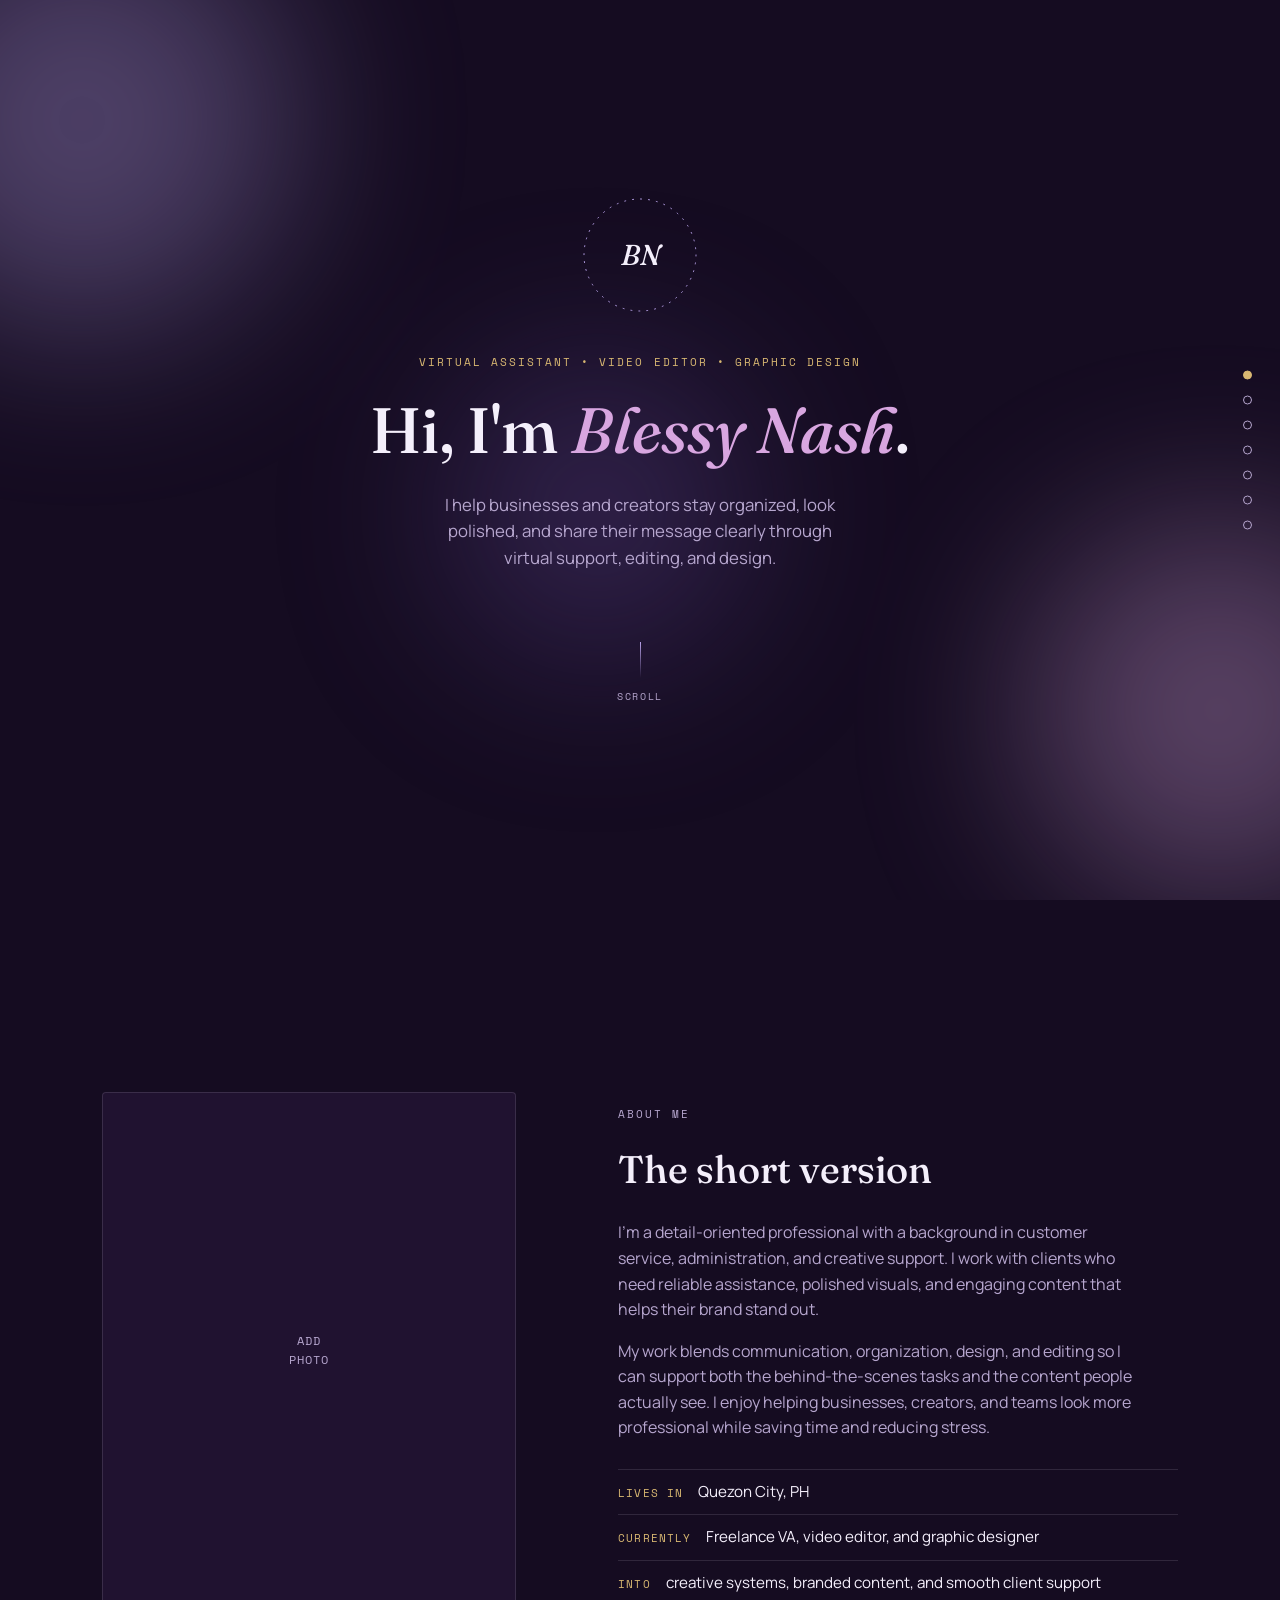
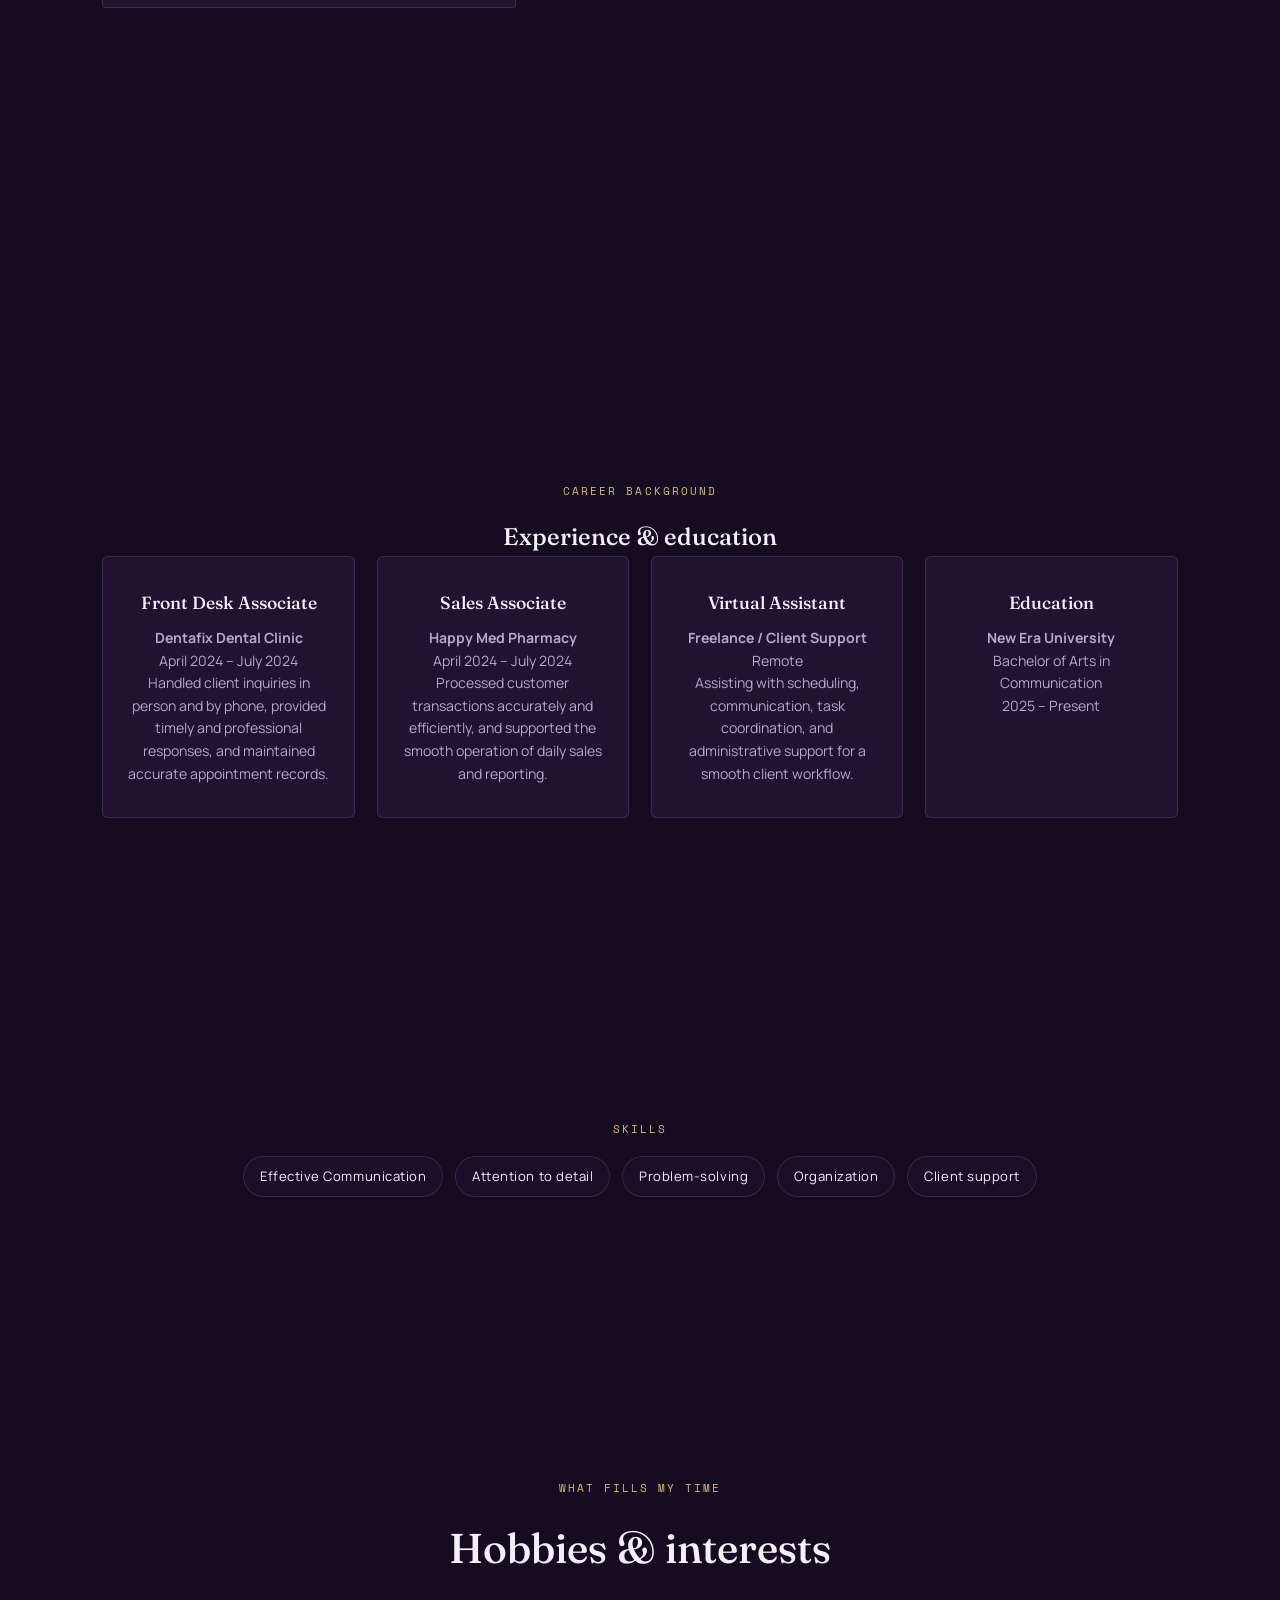
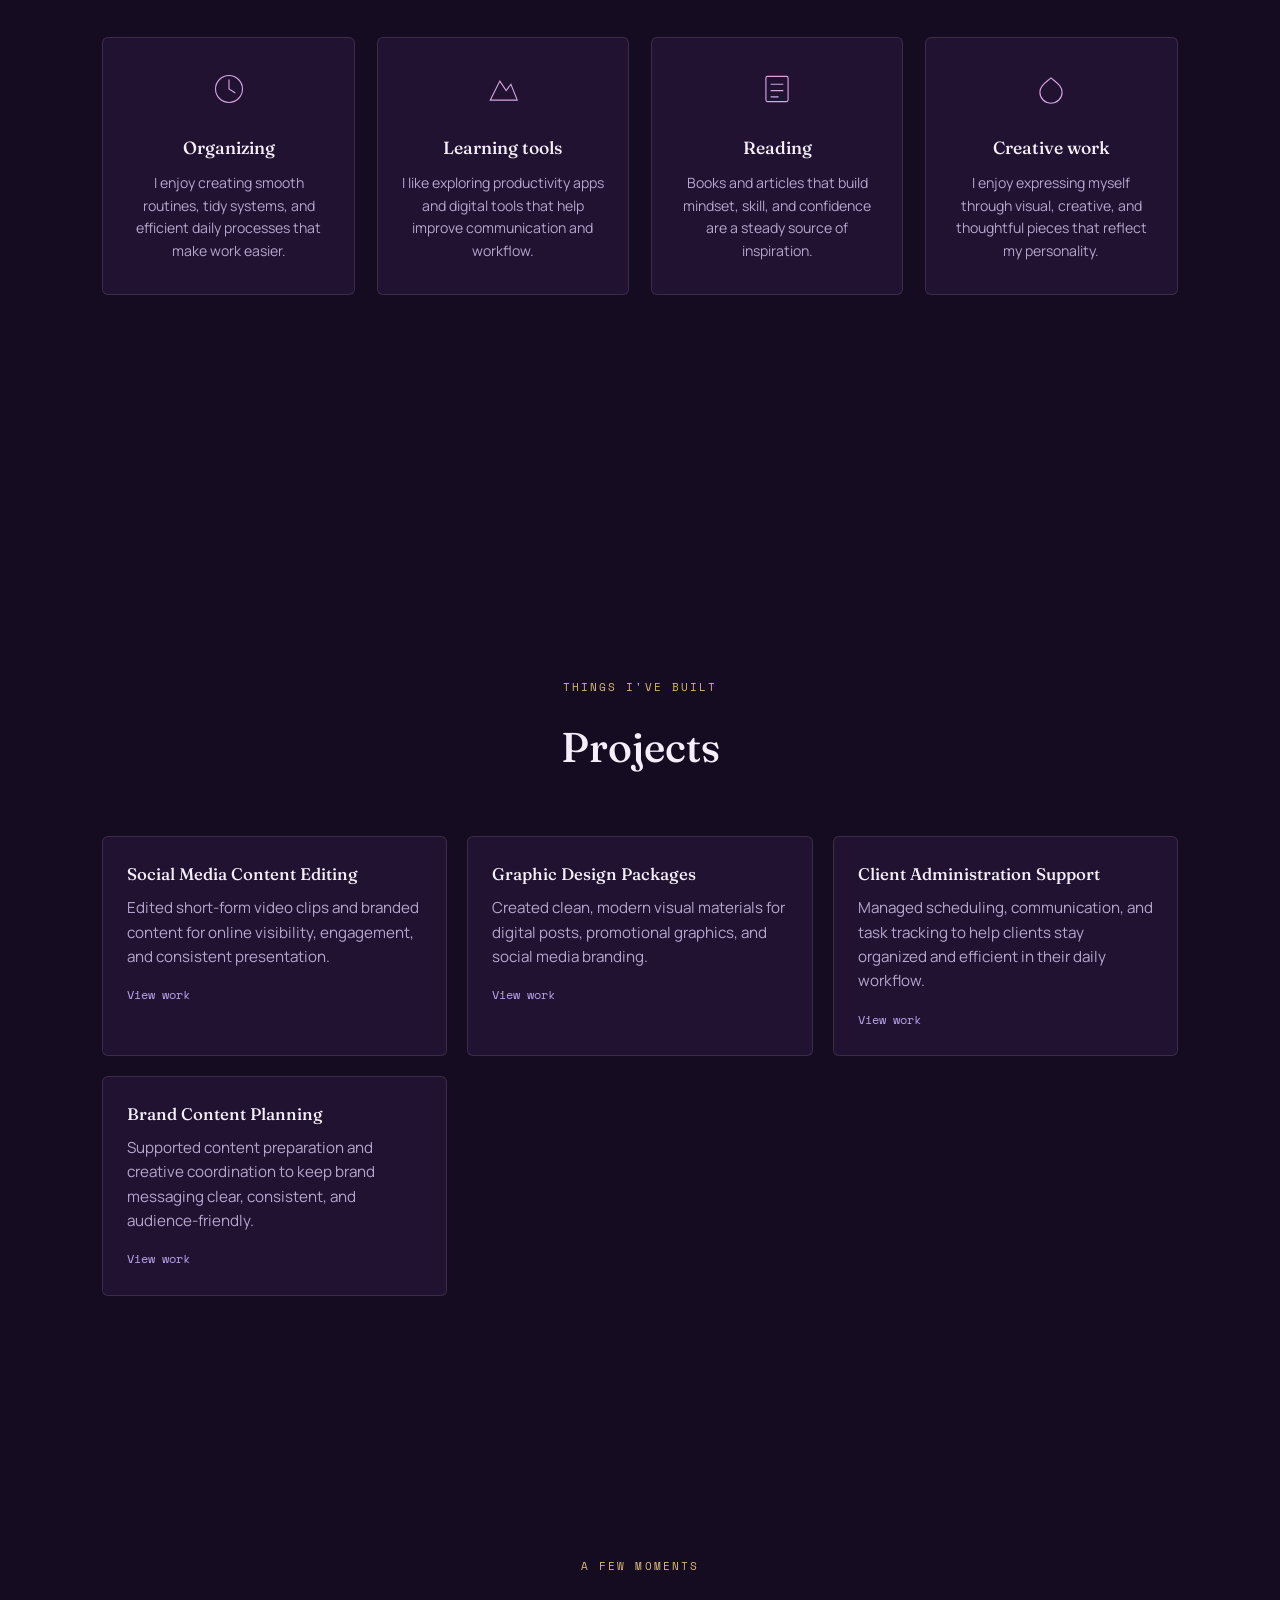
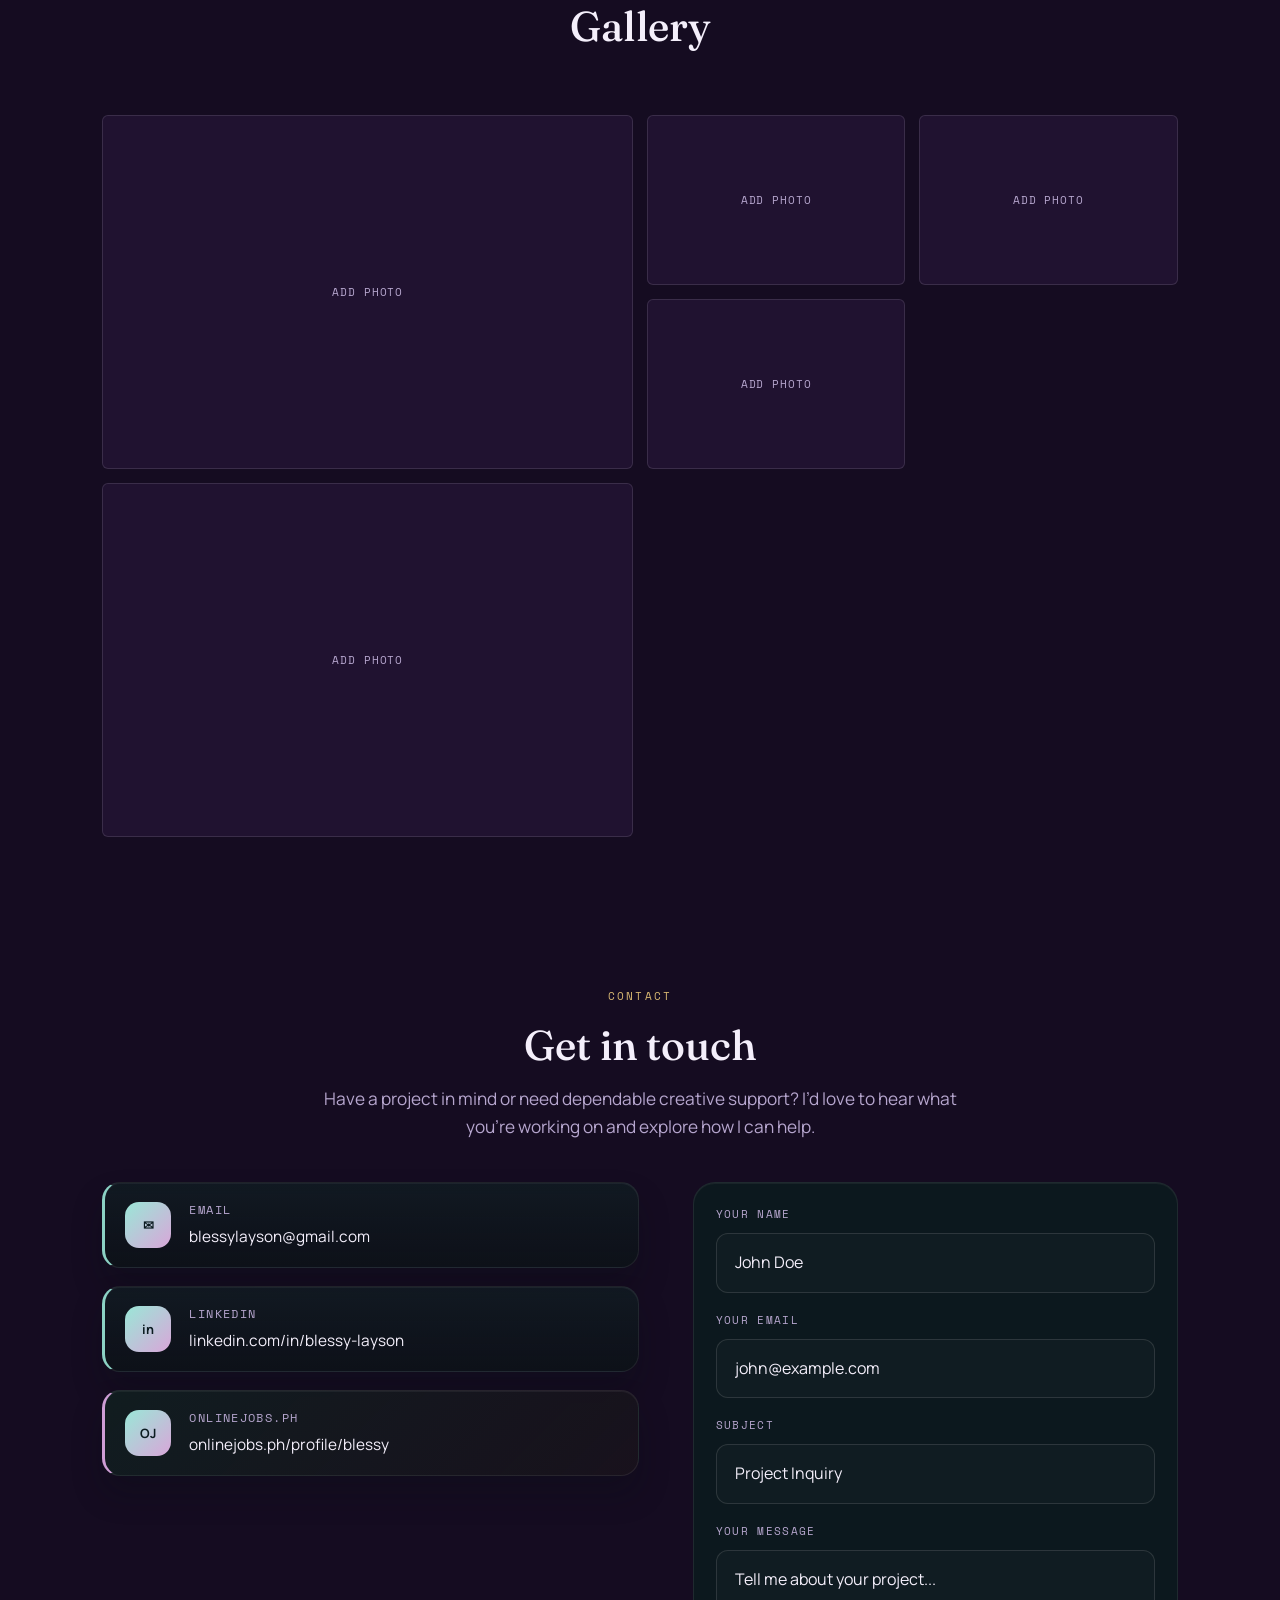
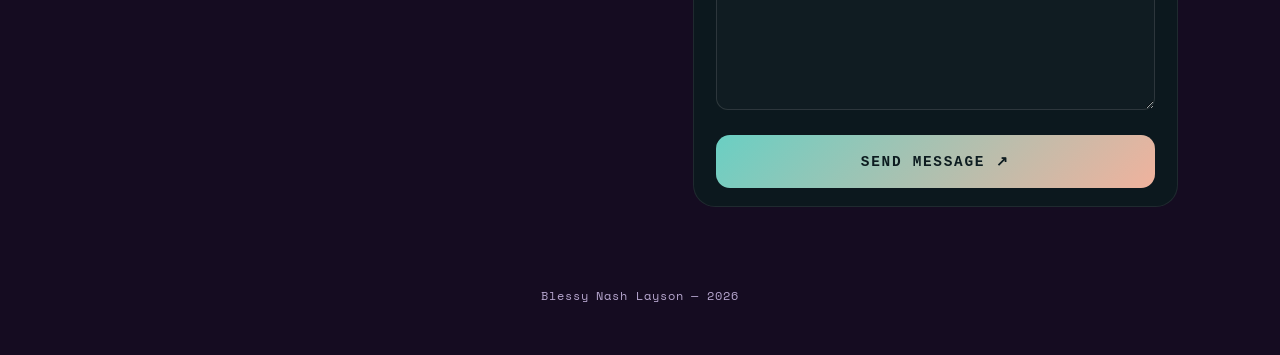
==== commit aee2b1e6: "revised" ====
--- a/docs/index.html
+++ b/docs/index.html
@@ -236,7 +236,7 @@
 </section>
 
 <footer class="footer">
-  <p class="copyright">Blessy Nash Layson <span id="year"></span></p>
+  <p class="copyright">Blessy Nash Layson &mdash; <span id="year"></span></p>
 </footer>
 
 <script src="script.js"></script>
